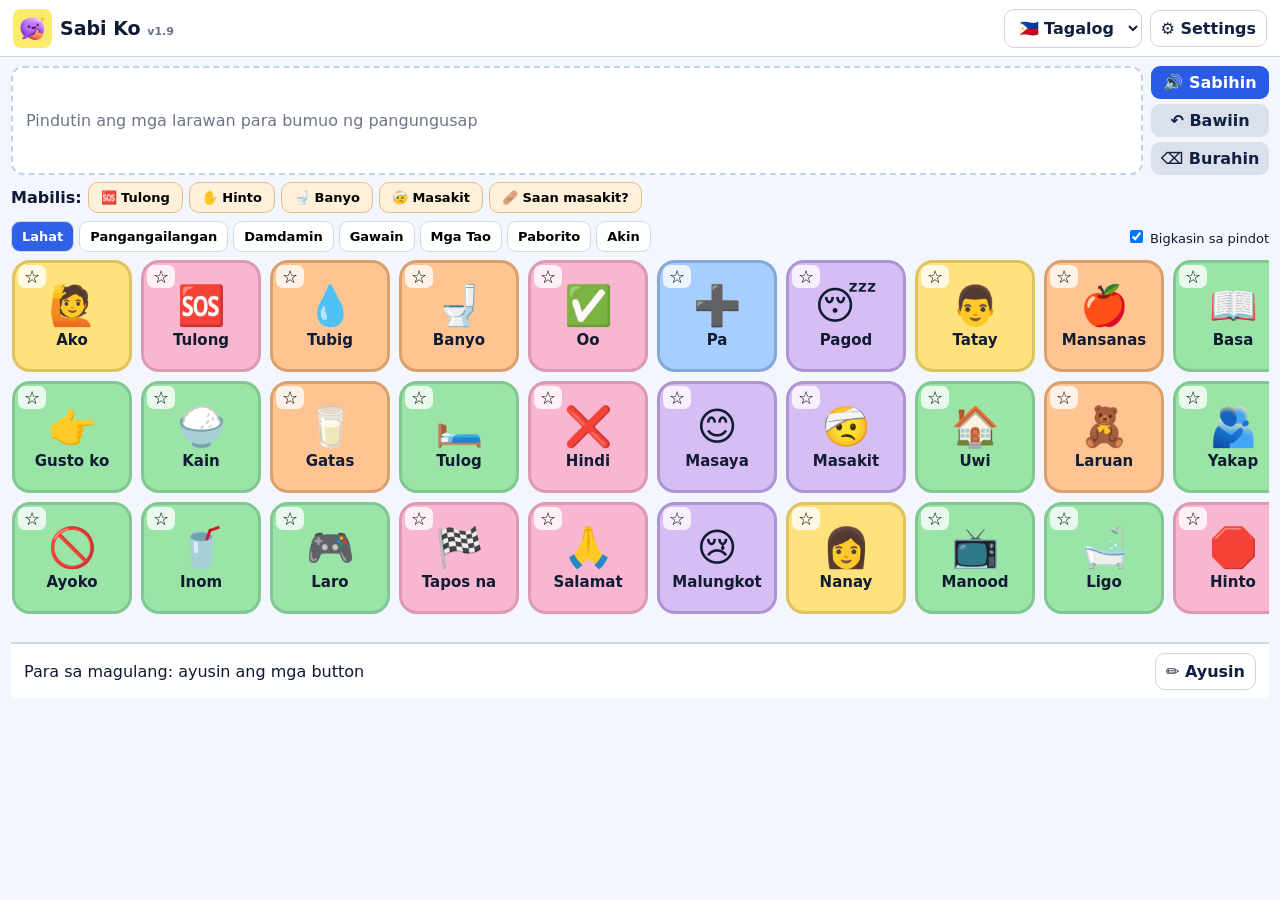
==== docs/index.html @ 0dee873d "Update index.html" ====
<!doctype html><html lang="fil"><head><meta charset="utf-8"><meta name="viewport" content="width=device-width,initial-scale=1,viewport-fit=cover"><title>Sabi Ko v1.9 — Interactive Preview</title><style>
*{box-sizing:border-box}body{font-family:system-ui,-apple-system,'Segoe UI',sans-serif;background:#f3f6fc;color:#0e1934;margin:0}button,input,select{font:inherit}button{cursor:pointer}button:focus-visible,input:focus-visible,select:focus-visible{outline:3px solid #2563eb;outline-offset:2px}header{height:57px;background:white;border-bottom:1px solid #cbd5e1;display:flex;align-items:center;justify-content:space-between;gap:10px;padding:7px 13px}header .brand{display:flex;align-items:center;gap:8px;font-size:19px;font-weight:800}header img{height:39px;width:39px;border-radius:8px}header .right{display:flex;gap:8px;align-items:center}select,header button,.footer button{border:1px solid #cbd5e1;border-radius:10px;background:white;padding:8px 10px;font-weight:700;color:#10203e}main{max-width:1900px;margin:auto;padding:9px 11px 0}.sentence-row{display:flex;gap:8px}.sentence{flex:1;min-height:80px;background:white;border:2px dashed #c5d1ec;border-radius:12px;padding:10px 13px;display:flex;flex-wrap:wrap;gap:6px;align-items:center}.hint{color:#6c7585}.chip{border:1px solid #b8c8e8;background:#eaf0ff;border-radius:10px;padding:7px 10px;font-weight:700}.controls{display:flex;flex-direction:column;gap:5px;min-width:118px}.controls button{flex:1;border:0;border-radius:9px;background:#dae1ed;color:#10203e;font-weight:800;padding:7px}.controls .primary,.primary{background:#295be8;color:white;border:0}.suggestions{display:flex;align-items:center;gap:6px;flex-wrap:wrap;margin:8px 0;min-height:0}.suggestions:empty{display:none}.suggestions button,.pill{border:1px solid #b8c9ed;border-radius:999px;padding:5px 11px;background:#eaf0ff;font-weight:700}.toolbar{display:flex;align-items:center;justify-content:space-between;gap:8px;margin:8px 0;flex-wrap:wrap}.cats{display:flex;gap:5px;flex-wrap:wrap}.cats button{border:1px solid #cfdae8;background:white;border-radius:9px;padding:7px 10px;font-size:13px;font-weight:700}.cats button.active{background:#2f60e7;color:white}.quick{display:flex;gap:6px;align-items:center;flex-wrap:wrap;margin:7px 0}.quick button{border:1px solid #e2bf91;background:#fff0d9;border-radius:10px;font-size:13px;font-weight:800;padding:7px 12px}.board-scroll{overflow-x:auto;overflow-y:hidden;padding:0 1px 12px;scrollbar-color:#849cce #dbe5f4;scrollbar-width:auto}.board-scroll::-webkit-scrollbar{height:13px}.board-scroll::-webkit-scrollbar-thumb{background:#8da5d4;border-radius:9px}.board-scroll::-webkit-scrollbar-track{background:#dbe5f4;border-radius:9px}.grid{display:grid;grid-auto-flow:column;grid-template-rows:repeat(3,112px);grid-auto-columns:120px;width:max-content;min-width:100%;gap:9px}.tile{position:relative;border:3px solid #80c791;background:#9be4a8;border-radius:18px;display:flex;align-items:center;justify-content:center;flex-direction:column;gap:3px;font-weight:800;color:#111b32;min-width:0;padding:6px;touch-action:manipulation}.tile .emoji{font-size:39px;line-height:1.16}.tile img{width:55px;height:55px;object-fit:cover;border-radius:9px}.tile .name{font-size:15px;text-align:center;overflow-wrap:anywhere}.tile[data-kind="person"]{background:#ffe27d;border-color:#dec35e}.tile[data-kind="thing"]{background:#ffc492;border-color:#daa16f}.tile[data-kind="feeling"]{background:#d6bdf3;border-color:#ad94d5}.tile[data-kind="general"]{background:#f8b6d0;border-color:#dc99b6}.tile[data-kind="connector"]{background:#a6ceff;border-color:#82a9d7}.tile:active{transform:scale(.96)}.delete{position:absolute;right:-6px;top:-7px;border-radius:50%;border:2px solid white;background:#d5242a;color:white;width:30px;height:30px;font-weight:900;z-index:1;font-size:18px}.fav{position:absolute;left:3px;top:2px;border:0;border-radius:7px;background:#ffffffc9;font-size:18px}.footer{position:sticky;bottom:0;background:#fff;border-top:2px solid #ccd7e8;display:flex;justify-content:space-between;align-items:center;gap:9px;padding:9px 13px;min-height:56px}.editor{display:none;align-items:center;gap:7px;flex-wrap:wrap;border-top:1px solid #ced7ea;padding:8px;background:white}.editor input,.editor select{border:1px solid #bac9de;padding:9px;border-radius:8px;min-width:0}.editor input[type=text]{flex:1;min-width:150px}.editor button{padding:9px 12px;border-radius:8px;border:1px solid #c8d3e6;background:white;font-weight:700}.editor .primary{background:#2b5de9;color:white}body.editing .editor{display:flex}body.editing .tile .fav{display:none}#status{font-size:12px;color:#5e6d88;padding:3px 5px;min-height:16px}dialog{border:1px solid #b7c9e8;border-radius:16px;padding:18px;width:min(95vw,520px);max-height:90vh;overflow:auto;color:#12203e}dialog::backdrop{background:#14234282}dialog h2{margin-top:0}dialog label{display:block;margin:10px 0;font-weight:700}dialog input:not([type=checkbox]),dialog select{width:100%;padding:9px;border-radius:9px;border:1px solid #c6d0e0}dialog button{border:1px solid #c8d2e1;background:#fff;border-radius:9px;padding:9px 12px;font-weight:700;margin:3px}dialog .primary{background:#285ce9;color:white}.danger{background:#fff2f2;border:1px solid #f1a4a4;border-radius:12px;padding:12px;margin-top:12px}.small{color:#65718b;font-size:12px}.pain{display:flex;flex-wrap:wrap;gap:6px;margin:5px 0}.pain button{border:1px solid #b79add;background:#e3d4fa;border-radius:9px;padding:7px 10px;font-weight:700}.hidden{display:none!important}@media(orientation:landscape) and (max-height:700px){header{height:46px}header img{height:30px;width:30px}.sentence{min-height:66px}.grid{grid-template-rows:repeat(3,minmax(76px,calc((100dvh - 274px)/3)));grid-auto-columns:clamp(87px,10.2vw,124px);gap:7px}.tile .emoji{font-size:clamp(23px,4.5vh,38px)}.tile .name{font-size:clamp(11px,2.3vh,15px)}.quick{margin:5px 0}.quick button{padding:5px 8px}.toolbar{margin:5px 0}.cats button{padding:5px 7px}.footer{min-height:45px;padding:6px 12px}}@media(max-width:600px){header .brand{font-size:16px}.grid{grid-auto-columns:104px;grid-template-rows:repeat(3,100px)}.tile .emoji{font-size:32px}.tile .name{font-size:13px}.controls{min-width:95px}.footer{font-size:12px}} 
/* Responsive portrait mode: natural vertical scrolling, no clipped word cards. */
@media (orientation:portrait){
  header{height:auto;min-height:55px;flex-wrap:wrap;padding:8px 10px}
  header .right{margin-left:auto;flex-wrap:wrap;justify-content:flex-end}
  main{padding:9px 9px 8px}
  .sentence-row{flex-direction:column;gap:7px}
  .sentence{min-height:76px;flex:auto}
  .controls{flex-direction:row;min-width:0;width:100%}
  .controls button{min-height:42px;flex:1}
  .toolbar{align-items:flex-start}
  .cats{flex-wrap:nowrap;overflow-x:auto;max-width:100%;padding:2px 1px 7px;-webkit-overflow-scrolling:touch}
  .cats button{flex:0 0 auto;white-space:nowrap}
  .quick{flex-wrap:nowrap;overflow-x:auto;padding:2px 1px 8px;-webkit-overflow-scrolling:touch}
  .quick button{white-space:nowrap;flex-shrink:0}
  .board-scroll{overflow-x:visible;overflow-y:visible;padding:0 1px 12px}
  .grid{display:grid;grid-auto-flow:row;grid-template-rows:none;grid-auto-rows:minmax(105px,auto);grid-template-columns:repeat(3,minmax(0,1fr));grid-auto-columns:auto;width:100%;min-width:0;gap:8px}
  .tile{min-height:105px;overflow-wrap:anywhere;padding:8px 3px}
  .tile .emoji{font-size:clamp(29px,7vw,44px)}
  .tile .name{font-size:clamp(12px,3vw,16px)}
  .tile img{width:clamp(43px,11vw,62px);height:clamp(43px,11vw,62px)}
  .footer{position:sticky;bottom:0;z-index:4;padding:8px;flex-wrap:wrap}
  .editor{position:sticky;bottom:55px;z-index:5;max-height:38vh;overflow-y:auto}
  .editor input[type=text]{min-width:125px}
}
@media (orientation:portrait) and (min-width:650px){
  .grid{grid-template-columns:repeat(4,minmax(0,1fr));grid-auto-rows:minmax(130px,auto);gap:12px}
  .tile{min-height:130px}
  .tile .name{font-size:18px}
}
@media (orientation:portrait) and (max-width:370px){
  header .brand{font-size:15px}
  header img{height:33px;width:33px}
  header .right{gap:4px}
  header .right select,header .right button{padding:6px;font-size:12px}
  .grid{grid-template-columns:repeat(2,minmax(0,1fr));grid-auto-rows:minmax(117px,auto)}
  .tile{min-height:117px}
  .footer{font-size:11px}
}
</style></head><body>
<header><div class="brand"><img src="[data-uri]" alt="Sabi Ko original logo"><span>Sabi Ko <small style="font-size:11px;color:#64748b">v1.9</small></span></div><div class="right"><select id="lang" aria-label="Language"><option value="tl">🇵🇭 Tagalog</option><option value="en">🇺🇸 English</option></select><button id="parentOpen">⚙ <span data-t="settings">Settings</span></button></div></header>
<main><div class="sentence-row"><div class="sentence" id="sentence"></div><div class="controls"><button class="primary" id="speak">🔊 <span data-t="speak">Sabihin</span></button><button id="undo">↶ <span data-t="undo">Bawiin</span></button><button id="clear">⌫ <span data-t="clear">Burahin</span></button></div></div><div id="suggestions" class="suggestions"></div><div class="quick"><b data-t="quick">Mabilis:</b><button data-quick="help">🆘 <span data-t="help">Tulong</span></button><button data-quick="stop">✋ <span data-t="stop">Hinto</span></button><button data-quick="toilet">🚽 <span data-t="toilet">Banyo</span></button><button data-quick="pain">🤕 <span data-t="pain">Masakit</span></button><button id="painOpen">🩹 <span data-t="where">Saan masakit?</span></button></div><div id="painPanel" class="pain hidden"></div><div class="toolbar"><nav id="cats" class="cats"></nav><label style="font-size:13px"><input type="checkbox" id="auto" checked> <span data-t="auto">Bigkasin sa pindot</span></label></div><div class="board-scroll"><div class="grid" id="grid"></div></div><div id="status" role="status"></div><div class="editor" id="editor"><button id="choosePhoto" title="Photo">🖼️</button><input type="file" id="file" accept="image/*" hidden><button id="chooseEmoji" title="Emoji">😀</button><input id="wordTL" type="text" placeholder="Salita (Tagalog)" maxlength="55"><input id="wordEN" type="text" placeholder="Word (English)" maxlength="55"><select id="catAdd"><option value="All">All</option><option value="Needs">Needs</option><option value="Feelings">Feelings</option><option value="Actions">Actions</option><option value="People">People</option></select><button id="record">🎙 <span data-t="record">Record</span></button><button id="add" class="primary" data-t="add">Idagdag</button><span id="editHint" class="small"></span></div><footer class="footer"><span id="footLabel" data-t="parentHint">Para sa magulang: ayusin ang mga button</span><button id="editToggle" data-t="edit">✏️ Ayusin</button></footer></main>
<dialog id="settingsDialog"><h2 data-t="parent">Para sa magulang</h2><p class="small" data-t="storage">Preview: naka-save sa browser na ito ang custom cards at settings. Huwag burahin ang browser data.</p><label><span data-t="size">Laki ng button</span><select id="size"><option value="s">Small</option><option value="m" selected>Medium</option><option value="l">Large</option></select></label><label><span data-t="voice">Pumili ng boses</span><select id="voiceChoice"><option value="auto">Automatic</option></select></label><button type="button" id="testVoice" data-t="testVoice">🔊 Subukan ang boses</button><p class="small" id="voiceHint"></p><label><span data-t="speed">Bilis ng boses</span><input type="range" id="speed" min="0.65" max="1.3" step="0.05" value="0.9"></label><label><span data-t="pin">Parent PIN (optional)</span><input type="password" id="pin" inputmode="numeric" placeholder="4 digits" maxlength="4"></label><button id="savePin" data-t="savePin">Save PIN</button><div><button id="export" data-t="backup">⬇ Export Backup</button><button id="importBtn" data-t="restore">⬆ Restore Backup</button><input id="importFile" hidden type="file" accept="application/json,.json"></div><p class="small" data-t="recordInfo">Sa Edit Mode, maaaring mag-record ng sariling boses at maglagay ng larawan o emoji.</p><div class="danger"><b data-t="privacy">Privacy</b><p class="small" data-t="privacyInfo">Ang recordings at pictures ay hindi ina-upload sa server. Local preview lamang.</p></div><button id="closeSettings" class="primary" data-t="done">Tapos</button></dialog>
<script>
const $=id=>document.getElementById(id);const I={tl:{settings:'Settings',speak:'Sabihin',undo:'Bawiin',clear:'Burahin',quick:'Mabilis:',help:'Tulong',stop:'Hinto',toilet:'Banyo',pain:'Masakit',where:'Saan masakit?',auto:'Bigkasin sa pindot',record:'Record',add:'Idagdag',parentHint:'Para sa magulang: ayusin ang mga button',edit:'✏️ Ayusin',done:'✓ Tapos',parent:'Para sa magulang',storage:'Preview: naka-save sa browser na ito ang custom cards at settings. Huwag burahin ang browser data.',size:'Laki ng button',speed:'Bilis ng boses',voice:'Pumili ng boses',testVoice:'🔊 Subukan ang boses',autoVoice:'Automatic (pinakamalapit na boses)',noVoice:'Walang available na browser voice. Tingnan ang Text-to-Speech settings ng device.',voiceHelp:'Available na boses mula sa browser at device.',pin:'Parent PIN (optional)',savePin:'I-save ang PIN',backup:'⬇ I-save ang backup',restore:'⬆ Ibalik ang backup',recordInfo:'Sa Edit Mode, maaaring mag-record ng sariling boses at maglagay ng larawan o emoji.',privacy:'Privacy',privacyInfo:'Hindi ina-upload ang recordings at pictures. Local preview lamang.',placeholder:'Pindutin ang mga larawan para bumuo ng pangungusap',confirm:'Burahin ang button na ito?',suggest:'Maaaring kasunod:',empty:'Pumili muna ng salita.',pinAsk:'Ilagay ang Parent PIN:',pinBad:'Maling PIN.',saved:'Na-save ang pagbabago.',nameRequired:'Maglagay ng Tagalog o English na salita.',deleted:'Natanggal ang button.',recording:'Nagre-record… pindutin ulit para tumigil.',recordDone:'Na-save ang recording para sa bagong button.',recordFail:'Hindi available ang microphone; payagan ang mic sa browser.',restoreDone:'Naibalik ang backup.',badBackup:'Hindi valid ang backup.',fav:'Paborito'},en:{settings:'Settings',speak:'Speak',undo:'Undo',clear:'Clear',quick:'Quick words:',help:'Help',stop:'Stop',toilet:'Bathroom',pain:'It hurts',where:'Where does it hurt?',auto:'Speak on tap',record:'Record',add:'Add',parentHint:'For parents: customize the buttons',edit:'✏️ Edit',done:'✓ Done',parent:'For Parents',storage:'Preview: custom cards and settings are stored in this browser. Do not clear browser data.',size:'Button size',speed:'Voice speed',voice:'Select voice',testVoice:'🔊 Test voice',autoVoice:'Automatic (closest available voice)',noVoice:'No browser voices found. Check device Text-to-Speech settings.',voiceHelp:'Voices provided by your browser and device.',pin:'Parent PIN (optional)',savePin:'Save PIN',backup:'⬇ Export Backup',restore:'⬆ Restore Backup',recordInfo:'In Edit Mode, record a custom voice and add a photo or emoji.',privacy:'Privacy',privacyInfo:'Recordings and pictures are not uploaded to a server. Local preview only.',placeholder:'Tap pictures to build a sentence',confirm:'Delete this button?',suggest:'Suggested next:',empty:'Choose a word first.',pinAsk:'Enter Parent PIN:',pinBad:'Incorrect PIN.',saved:'Changes saved.',nameRequired:'Enter a Tagalog or English word.',deleted:'Button deleted.',recording:'Recording… tap again to stop.',recordDone:'Recording saved for your next button.',recordFail:'Microphone unavailable; allow microphone access in your browser.',restoreDone:'Backup restored.',badBackup:'Invalid backup file.',fav:'Favorites'}};
const catLabels={All:['Lahat','All'],Needs:['Pangangailangan','Needs'],Feelings:['Damdamin','Feelings'],Actions:['Gawain','Actions'],People:['Mga Tao','People'],Favorites:['Paborito','Favorites'],Custom:['Akin','Mine']};
const base=[['🙋','Ako','I','person'],['👉','Gusto ko','I want','action'],['🚫','Ayoko',"I don’t want",'action'],['🆘','Tulong','Help','general'],['🍚','Kain','Eat','action'],['🥤','Inom','Drink','action'],['💧','Tubig','Water','thing'],['🥛','Gatas','Milk','thing'],['🎮','Laro','Play','action'],['🚽','Banyo','Bathroom','thing'],['🛏️','Tulog','Sleep','action'],['🏁','Tapos na','Finished','general'],['✅','Oo','Yes','general'],['❌','Hindi','No','general'],['🙏','Salamat','Thank you','general'],['➕','Pa','More','connector'],['😊','Masaya','Happy','feeling'],['😢','Malungkot','Sad','feeling'],['😴','Pagod','Tired','feeling'],['🤕','Masakit','It hurts','feeling'],['👩','Nanay','Mom','person'],['👨','Tatay','Dad','person'],['🏠','Uwi','Go home','action'],['📺','Manood','Watch','action'],['🍎','Mansanas','Apple','thing'],['🧸','Laruan','Toy','thing'],['🛁','Ligo','Bath','action'],['📖','Basa','Read','action'],['🫂','Yakap','Hug','action'],['🛑','Hinto','Stop','general'],['🤒','Lagnat','Fever','feeling'],['🧑‍🏫','Guro','Teacher','person'],['🥪','Pagkain','Food','thing'],['😨','Takot','Scared','feeling'],['🌳','Labas','Outside','action']].map((x,i)=>({id:'b'+i,emoji:x[0],tl:x[1],en:x[2],kind:x[3],cat:x[3]==='feeling'?'Feelings':x[3]==='person'?'People':x[3]==='thing'?'Needs':x[3]==='action'?'Actions':'All'}));
let state={lang:'tl',category:'All',words:[],custom:[],hidden:[],favorites:[],size:'m',speed:.9,voice:'auto',pin:''};try{let old=JSON.parse(localStorage.getItem('sabiko_v19_preview')||'null');if(old)state={...state,...old,words:[]}}catch(e){};let editing=false,photo='',emoji='😀',audio='',recorder=null,recChunks=[];function persist(){try{localStorage.setItem('sabiko_v19_preview',JSON.stringify({...state,words:[]}))}catch(e){status('Local storage full. Try smaller photos or fewer recordings.')}}function t(k){return I[state.lang][k]||k}function name(c){return c[state.lang]||c.tl||c.en}function status(v){$('status').textContent=v}function populateVoices(){let el=$('voiceChoice');if(!el)return;let avail=('speechSynthesis' in window)?speechSynthesis.getVoices():[];let current=state.voice||'auto';el.replaceChildren();let a=document.createElement('option');a.value='auto';a.textContent=t('autoVoice');el.append(a);avail.forEach(v=>{let o=document.createElement('option');o.value=v.voiceURI;o.textContent=v.name+' ('+v.lang+')'+(v.localService?' • offline':'');el.append(o)});el.value=avail.some(v=>v.voiceURI===current)?current:'auto';$('voiceHint').textContent=avail.length?t('voiceHelp'):t('noVoice')}
if('speechSynthesis' in window){speechSynthesis.addEventListener?.('voiceschanged',populateVoices)}
function say(text,audioSrc){if(audioSrc){let a=new Audio(audioSrc);a.play().catch(()=>status('Audio playback unavailable'));return}if(!('speechSynthesis' in window)){status('Text-to-speech unavailable on this browser');return}speechSynthesis.cancel();let u=new SpeechSynthesisUtterance(text);u.rate=Number(state.speed);let voices=speechSynthesis.getVoices(),wanted=state.lang==='tl'?['fil','tl']:['en'];let chosen=(state.voice&&state.voice!=='auto'?voices.find(v=>v.voiceURI===state.voice):null)||voices.find(v=>wanted.some(c=>v.lang.toLowerCase().startsWith(c)));if(chosen){u.voice=chosen;u.lang=chosen.lang}else u.lang=state.lang==='tl'?'fil-PH':'en-US';speechSynthesis.speak(u)}function renderSentence(){$('sentence').innerHTML='';if(!state.words.length){let p=document.createElement('span');p.className='hint';p.textContent=t('placeholder');$('sentence').append(p)}else state.words.forEach((w,i)=>{let b=document.createElement('button');b.className='chip';b.textContent=(w[state.lang]||w.tl||w.en)+' ×';b.onclick=()=>{state.words.splice(i,1);renderSentence();renderSuggestions()};$('sentence').append(b)})}function renderSuggestions(){let box=$('suggestions');box.innerHTML='';let last=state.words.at(-1);if(!last||!['Gusto ko','I want','Masakit','It hurts'].includes(last.tl)&&!['Gusto ko','Masakit'].includes(last.tl))return;let ids=last.tl==='Masakit'?painCards:base.filter(c=>['Tubig','Kain','Laro','Yakap','Gatas'].includes(c.tl));let lab=document.createElement('small');lab.textContent=t('suggest');box.append(lab);ids.slice(0,6).forEach(c=>{let b=document.createElement('button');b.textContent=c.emoji+' '+name(c);b.onclick=()=>choose(c);box.append(b)})}function choose(c){if(editing)return;state.words.push({tl:c.tl,en:c.en});renderSentence();renderSuggestions();if($('auto').checked)say(name(c),c.recording)}
const painCards=[['🧠','Ulo','Head'],['🦷','Ngipin','Tooth'],['👂','Tainga','Ear'],['👄','Bibig','Mouth'],['🫁','Dibdib','Chest'],['🤰','Tiyan','Stomach'],['💪','Braso','Arm'],['🖐️','Kamay','Hand'],['🦵','Binti','Leg'],['🦶','Paa','Foot']].map((x,i)=>({id:'pain'+i,emoji:x[0],tl:x[1],en:x[2],kind:'feeling'}));function renderPain(){let p=$('painPanel');p.innerHTML='';painCards.forEach(c=>{let b=document.createElement('button');b.textContent=c.emoji+' '+name(c);b.onclick=()=>choose(c);p.append(b)})}function renderCats(){let nav=$('cats');nav.innerHTML='';Object.keys(catLabels).forEach(k=>{let b=document.createElement('button');b.textContent=catLabels[k][state.lang==='tl'?0:1];b.className=state.category===k?'active':'';b.onclick=()=>{state.category=k;renderCats();renderGrid()};nav.append(b)})}function renderGrid(){let grid=$('grid');grid.innerHTML='';let all=[...base,...state.custom];let sel=all.filter(c=>!state.hidden.includes(c.id)).filter(c=>state.category==='All'||(state.category==='Custom'?c.id.startsWith('c'):state.category==='Favorites'?state.favorites.includes(c.id):c.cat===state.category));let width=state.size==='s'?98:state.size==='l'?151:120,height=state.size==='s'?96:state.size==='l'?130:112;grid.style.gridAutoColumns=width+'px';grid.style.gridTemplateRows=`repeat(3, ${height}px)`;sel.forEach(c=>{let b=document.createElement('button');b.className='tile';b.dataset.kind=c.kind||'general';b.title=name(c);let sym=document.createElement(c.photo?'img':'span');if(c.photo){sym.src=c.photo;sym.alt=''}else{sym.className='emoji';sym.textContent=c.emoji||'💬'}let w=document.createElement('span');w.className='name';w.textContent=name(c);b.append(sym,w);b.onclick=()=>choose(c);if(editing){let del=document.createElement('button');del.className='delete';del.textContent='×';del.title='Delete / Hide';del.onclick=e=>{e.stopPropagation();if(!confirm(t('confirm')))return;if(c.id.startsWith('c'))state.custom=state.custom.filter(x=>x.id!==c.id);else state.hidden.push(c.id);persist();renderGrid();status(t('deleted'))};b.append(del)}else{let fav=document.createElement('button');fav.className='fav';fav.textContent=state.favorites.includes(c.id)?'★':'☆';fav.title=t('fav');fav.onclick=e=>{e.stopPropagation();state.favorites=state.favorites.includes(c.id)?state.favorites.filter(x=>x!==c.id):[...state.favorites,c.id];persist();renderGrid()};b.append(fav)}grid.append(b)});if(!sel.length){let p=document.createElement('p');p.textContent=state.lang==='tl'?'Wala pang button dito.':'No buttons here yet.';grid.append(p)}}function translate(){populateVoices();document.documentElement.lang=state.lang==='tl'?'fil':'en';document.querySelectorAll('[data-t]').forEach(e=>e.textContent=t(e.dataset.t));$('wordTL').placeholder=state.lang==='tl'?'Salita sa Tagalog':'Tagalog label';$('wordEN').placeholder=state.lang==='tl'?'Salita sa English':'English label';$('editToggle').textContent=editing?t('done'):t('edit');$('footLabel').textContent=editing?(state.lang==='tl'?'Edit Mode: alisin o magdagdag ng button':'Edit Mode: remove or add buttons'):t('parentHint');renderSentence();renderSuggestions();renderCats();renderGrid();renderPain();$('catAdd').querySelectorAll('option').forEach(o=>{o.textContent=o.value==='All'?catLabels.All[state.lang==='tl'?0:1]:catLabels[o.value]?.[state.lang==='tl'?0:1]||o.value})}function toggleEdit(){if(!editing&&state.pin){let v=prompt(t('pinAsk'));if(v!==state.pin){if(v!==null)alert(t('pinBad'));return}}editing=!editing;document.body.classList.toggle('editing',editing);translate()}
$('lang').value=state.lang;$('lang').onchange=e=>{state.lang=e.target.value;persist();translate()};$('speak').onclick=()=>state.words.length?say(state.words.map(w=>w[state.lang]||w.tl||w.en).join(' ')):status(t('empty'));$('undo').onclick=()=>{state.words.pop();renderSentence();renderSuggestions()};$('clear').onclick=()=>{state.words=[];if('speechSynthesis' in window)speechSynthesis.cancel();renderSentence();renderSuggestions()};$('editToggle').onclick=toggleEdit;document.querySelectorAll('[data-quick]').forEach(b=>b.onclick=()=>{let k=b.dataset.quick;let m={help:['🆘','Tulong','Help'],stop:['🛑','Hinto','Stop'],toilet:['🚽','Banyo','Bathroom'],pain:['🤕','Masakit','It hurts']}[k];choose({emoji:m[0],tl:m[1],en:m[2]});if(k==='pain')$('painPanel').classList.remove('hidden')});$('painOpen').onclick=()=>$('painPanel').classList.toggle('hidden');$('parentOpen').onclick=()=>{populateVoices();$('settingsDialog').showModal()};$('voiceChoice').onchange=e=>{state.voice=e.target.value;persist()};$('testVoice').onclick=()=>say(state.lang==='tl'?'Kumusta! Ito ang boses ng Sabi Ko.':'Hello! This is the Sabi Ko voice.');$('closeSettings').onclick=()=>$('settingsDialog').close();$('size').value=state.size;$('speed').value=state.speed;$('size').onchange=e=>{state.size=e.target.value;persist();renderGrid()};$('speed').onchange=e=>{state.speed=e.target.value;persist()};$('savePin').onclick=()=>{let v=$('pin').value.trim();if(v&& !/^\d{4}$/.test(v)){alert('PIN must be 4 digits');return}state.pin=v;persist();status(t('saved'));$('pin').value=''};
$('choosePhoto').onclick=()=>$('file').click();$('file').onchange=async e=>{let f=e.target.files[0];if(!f)return;let reader=new FileReader();reader.onload=()=>{photo=reader.result;$('editHint').textContent=state.lang==='tl'?'May napiling larawan':'Photo selected'};reader.readAsDataURL(f)};$('chooseEmoji').onclick=()=>{let v=prompt(state.lang==='tl'?'Ilagay ang emoji:':'Choose emoji:',emoji);if(v){emoji=v;$('chooseEmoji').textContent=v}};$('add').onclick=()=>{let tl=$('wordTL').value.trim(),en=$('wordEN').value.trim();if(!tl&&!en){alert(t('nameRequired'));return}let c={id:'c'+Date.now(),tl:tl||en,en:en||tl,emoji,photo,recording:audio,kind:'general',cat:$('catAdd').value};state.custom.push(c);persist();$('wordTL').value='';$('wordEN').value='';photo='';audio='';$('file').value='';$('editHint').textContent=t('saved');renderGrid()};$('record').onclick=async()=>{if(recorder&&recorder.state==='recording'){recorder.stop();return}try{let stream=await navigator.mediaDevices.getUserMedia({audio:true});recChunks=[];recorder=new MediaRecorder(stream);recorder.ondataavailable=e=>{if(e.data.size)recChunks.push(e.data)};recorder.onstop=()=>{let blob=new Blob(recChunks,{type:recorder.mimeType||'audio/webm'});let r=new FileReader();r.onload=()=>{audio=r.result;$('editHint').textContent=t('recordDone')};r.readAsDataURL(blob);stream.getTracks().forEach(x=>x.stop());$('record').textContent='🎙 '+t('record')};recorder.start();$('record').textContent='⏹ Stop';$('editHint').textContent=t('recording')}catch(e){alert(t('recordFail'))}};
$('export').onclick=()=>{let blob=new Blob([JSON.stringify({format:'sabiko-v19',state:{...state,words:[]}},null,2)],{type:'application/json'}),url=URL.createObjectURL(blob),a=document.createElement('a');a.href=url;a.download='Sabi-Ko-backup.json';a.click();setTimeout(()=>URL.revokeObjectURL(url),1000)};$('importBtn').onclick=()=>$('importFile').click();$('importFile').onchange=async e=>{let f=e.target.files[0];if(!f)return;try{let x=JSON.parse(await f.text());if(x.format!=='sabiko-v19'||!x.state||!Array.isArray(x.state.custom)||!Array.isArray(x.state.hidden))throw Error('Invalid');state={...state,...x.state,words:[]};persist();$('lang').value=state.lang;$('size').value=state.size;$('speed').value=state.speed;translate();status(t('restoreDone'))}catch(e){alert(t('badBackup'))}};translate();
</script></body></html>
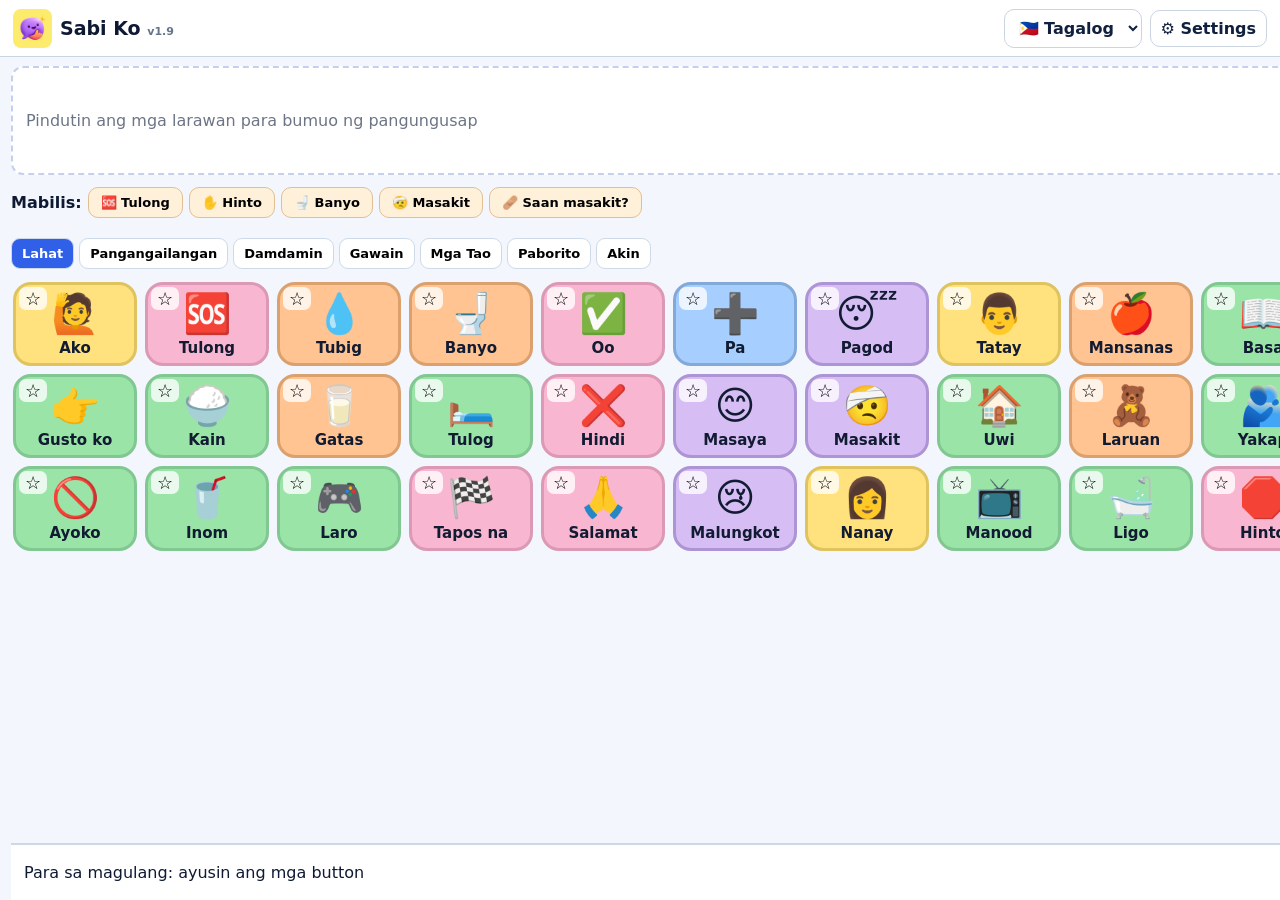
==== commit f97fa859: "Update index.html" ====
--- a/docs/index.html
+++ b/docs/index.html
@@ -38,19 +38,194 @@
   .tile{min-height:117px}
   .footer{font-size:11px}
 }
+
+/* v1.9 portrait overlap correction: fully flowing card controls and editor */
+@media (orientation: portrait) {
+  html, body { overflow-x: hidden !important; }
+  main, .board-scroll { width:100%; max-width:100%; min-width:0; }
+  .board-scroll { overflow-x: hidden !important; overflow-y: visible !important; }
+  .grid {
+    display:grid !important; grid-auto-flow:row !important;
+    grid-template-columns:repeat(2,minmax(0,1fr)) !important;
+    grid-template-rows:none !important; grid-auto-rows:auto !important;
+    width:100% !important; min-width:0 !important;
+    gap:12px !important; align-items:stretch;
+  }
+  .tile {
+    box-sizing:border-box !important;
+    width:100% !important; min-width:0 !important;
+    min-height:150px !important; height:auto !important;
+    padding:36px 7px 45px !important;
+    display:flex !important; flex-direction:column !important;
+    justify-content:center !important;
+    overflow:visible !important;
+    position:relative !important;
+    line-height:1.2;
+    word-break:normal; overflow-wrap:anywhere;
+  }
+  .tile .name{font-size:clamp(13px,3.6vw,18px) !important;max-width:100%;line-height:1.2;}
+  .tile .emoji{font-size:clamp(30px,9vw,46px) !important;line-height:1.1;}
+  .tile .voice-edit{position:absolute !important;bottom:5px !important;left:5px !important;
+      right:5px !important;width:calc(100% - 10px) !important;min-height:32px !important;
+      padding:5px 3px !important;font-size:12px !important;
+      white-space:normal !important;line-height:1.1;z-index:2;}
+  .tile .delete{right:4px !important;top:3px !important;}
+  .tile .fav{left:4px !important;top:3px !important;}
+  .editor, body.editing .editor{
+    position:static !important;bottom:auto !important;max-height:none !important;
+    overflow:visible !important; width:100%; display:none;
+  }
+  body.editing .editor{display:grid !important;grid-template-columns:repeat(2,minmax(0,1fr));gap:8px;}
+  .editor input,.editor select,.editor button{min-width:0 !important;max-width:100%;width:100%;box-sizing:border-box;}
+  .editor #wordTL,.editor #wordEN{grid-column:span 2;}
+  .footer{position:static !important;bottom:auto !important;flex-wrap:wrap;}
+  .sentence-row,.sentence,.controls,.toolbar{min-width:0;max-width:100%;}
+  .toolbar{flex-wrap:wrap;}
+  header,header .right{min-width:0;}
+}
+@media (orientation:portrait) and (min-width:650px){
+  .grid{grid-template-columns:repeat(3,minmax(0,1fr)) !important;}
+}
+
+/* v1.9 frozen layout update: header + composer/footer stay fixed, only board scrolls */
+html,body{height:100%;}
+body{min-height:100dvh;display:flex;flex-direction:column;overflow:hidden;}
+header{flex:0 0 auto;position:sticky;top:0;z-index:40;}
+main{flex:1 1 auto;min-height:0;display:flex;flex-direction:column;overflow:hidden;padding-bottom:0 !important;}
+.sentence-row,.suggestions,.quick,.pain,.toolbar,#status,.editor,.footer{flex:0 0 auto;}
+.board-scroll{flex:1 1 auto;min-height:0;}
+.footer{position:static !important;z-index:25;}
+body.editing .editor{position:static !important;z-index:26;}
+
+/* portrait: fixed top/bottom, only grid scrolls vertically, 3 columns */
+@media (orientation:portrait){
+  body{overflow:hidden !important;}
+  main{gap:6px;}
+  .sentence-row{flex-direction:column;gap:7px}
+  .sentence{min-height:72px;max-height:108px;overflow:auto}
+  .controls{flex-direction:row;min-width:0;width:100%}
+  .controls button{min-height:42px;flex:1}
+  .toolbar{align-items:flex-start}
+  .cats{flex-wrap:nowrap;overflow-x:auto;max-width:100%;padding:2px 1px 7px;-webkit-overflow-scrolling:touch}
+  .cats button{flex:0 0 auto;white-space:nowrap}
+  .quick{flex-wrap:nowrap;overflow-x:auto;padding:2px 1px 8px;-webkit-overflow-scrolling:touch}
+  .quick button{white-space:nowrap;flex-shrink:0}
+  .board-scroll{overflow-y:auto !important;overflow-x:hidden !important;padding:0 2px 8px;-webkit-overflow-scrolling:touch}
+  .grid{display:grid !important;grid-auto-flow:row !important;grid-template-columns:repeat(3,minmax(0,1fr)) !important;grid-template-rows:none !important;grid-auto-rows:minmax(108px,auto) !important;grid-auto-columns:auto !important;width:100% !important;min-width:0 !important;gap:8px !important;align-content:start;}
+  .tile{min-height:108px !important;height:auto !important;padding:8px 4px !important;overflow:hidden;}
+  .tile .emoji{font-size:clamp(28px,7vw,42px) !important}
+  .tile img{width:clamp(42px,12vw,58px) !important;height:clamp(42px,12vw,58px) !important}
+  .tile .name{font-size:clamp(12px,3.2vw,15px) !important;line-height:1.15;}
+  .delete{right:-4px;top:-5px;width:27px;height:27px;font-size:16px}
+  .fav{font-size:15px;left:2px;top:2px}
+  .editor{padding:8px 8px 10px;gap:7px;display:none;grid-template-columns:44px 44px minmax(0,1fr) minmax(0,1fr) minmax(0,1fr) auto auto;align-items:center}
+  body.editing .editor{display:grid !important}
+  .editor input,.editor select,.editor button{width:100%;min-width:0;box-sizing:border-box}
+  .editor #wordTL,.editor #wordEN{grid-column:span 2}
+  .editor #catAdd{grid-column:span 2}
+  .footer{padding:8px 10px;min-height:54px}
+}
+
+/* very narrow portrait phones: still 3 columns but slightly tighter */
+@media (orientation:portrait) and (max-width:390px){
+  .grid{gap:6px !important;grid-auto-rows:minmax(100px,auto) !important}
+  .tile{border-radius:14px !important;padding:7px 3px !important}
+  .tile .emoji{font-size:clamp(24px,7vw,34px) !important}
+  .tile .name{font-size:12px !important}
+}
+
+/* landscape: only the board scrolls horizontally, fixed top and bottom, 3 rows */
+@media (orientation:landscape){
+  body{overflow:hidden !important;}
+  main{gap:5px;}
+  .board-scroll{overflow-x:auto !important;overflow-y:hidden !important;padding:0 2px 10px;-webkit-overflow-scrolling:touch}
+  .grid{display:grid !important;grid-auto-flow:column !important;grid-template-columns:none !important;grid-template-rows:repeat(3,minmax(74px,1fr)) !important;grid-auto-columns:clamp(90px,10.5vw,124px) !important;width:max-content !important;min-width:100% !important;gap:8px !important;align-content:start;}
+}
+
+</style><style>
+.voice-edit{position:absolute;left:4px;bottom:4px;z-index:4;border:1px solid #2d62b8;background:#e4efff;color:#17427c;border-radius:9px;padding:4px 7px;font-weight:750;font-size:12px;min-height:31px;cursor:pointer}
+#voiceEditDialog{border:2px solid #aabde9;border-radius:18px;max-width:460px;width:94%;padding:18px;background:white;color:#182540;box-shadow:0 8px 34px #0004}
+#voiceEditDialog::backdrop{background:#101b38a6}
+#voiceEditDialog h3{margin:0 0 10px}
+#voiceEditDialog .voice-row{display:flex;gap:8px;flex-wrap:wrap;margin:10px 0}
+#voiceEditDialog button{padding:10px 12px;border-radius:10px;border:1px solid #a6b8d9;background:#f1f6ff;color:#112a4a;font-weight:700;cursor:pointer}
+#voiceEditDialog select{width:100%;padding:9px;border-radius:8px;border:1px solid #adbde0}
+#voiceEditDialog .primary{background:#275fe3;color:white}
+#voiceEditDialog .hintnote{font-size:13px;color:#53657b}
+</style><style id="portrait-overlap-fix">
+/* Small screens: reserve separate space for the controls rather than letting
+   the voice, delete, favorite, and word labels collide. */
+@media (orientation:portrait) {
+  html,body{max-width:100%;overflow-x:hidden}
+  header{height:auto;min-height:56px;align-items:flex-start;flex-wrap:wrap}
+  header .brand{min-width:0;max-width:100%}
+  header .right{display:flex;min-width:0;max-width:100%;flex-wrap:wrap;gap:6px}
+  header select,header button{max-width:100%;min-width:0}
+  .sentence-row,.sentence,.toolbar,.cats,.quick{min-width:0;max-width:100%}
+  .controls{display:grid;grid-template-columns:repeat(3,minmax(0,1fr));width:100%;min-width:0;gap:6px}
+  .controls button{min-width:0;white-space:normal;overflow-wrap:anywhere;padding:9px 3px;font-size:clamp(12px,3.2vw,15px)}
+  .board-scroll{width:100%;max-width:100%;overflow-x:hidden}
+  .grid{grid-template-columns:repeat(3,minmax(0,1fr));grid-auto-rows:minmax(132px,auto);gap:10px;width:100%}
+  .tile{height:auto;min-height:132px;min-width:0;padding:29px 4px 42px;justify-content:center;gap:3px;overflow:visible}
+  .tile .emoji{font-size:clamp(26px,7vw,39px);line-height:1.1;max-width:100%}
+  .tile .name{font-size:clamp(11px,3.2vw,15px);overflow-wrap:anywhere;word-break:break-word;line-height:1.15;max-width:100%}
+  .tile img{max-width:95%;width:clamp(38px,10vw,54px);height:clamp(38px,10vw,54px)}
+  .tile .fav{top:3px;left:3px;font-size:15px;padding:3px;z-index:2}
+  .tile .delete{top:2px;right:2px;width:25px;height:25px;font-size:15px}
+  .tile .voice-edit{left:4px;right:4px;bottom:4px;width:calc(100% - 8px);max-width:calc(100% - 8px);min-height:30px;font-size:11px;line-height:1.1;padding:5px 2px;white-space:normal;overflow-wrap:anywhere;text-align:center}
+  .footer{position:relative;bottom:auto;min-width:0;gap:6px}
+  .footer button{flex-shrink:0;max-width:100%}
+  .editor{position:relative;bottom:auto;max-height:none;overflow:visible;display:none}
+  body.editing .editor{display:grid;grid-template-columns:repeat(2,minmax(0,1fr));align-items:stretch}
+  body.editing .editor input,body.editing .editor select,body.editing .editor button{width:100%;min-width:0;max-width:100%;white-space:normal;overflow-wrap:anywhere}
+  body.editing .editor input[type=text]{grid-column:1/-1;min-width:0}
+}
+@media (orientation:portrait) and (max-width:390px){
+  .grid{grid-template-columns:repeat(2,minmax(0,1fr));grid-auto-rows:minmax(143px,auto)}
+  .tile{min-height:143px;padding-top:30px;padding-bottom:42px}
+}
+@media (orientation:portrait) and (min-width:700px){
+  .grid{grid-template-columns:repeat(4,minmax(0,1fr));grid-auto-rows:minmax(145px,auto)}
+  .tile{min-height:145px}
+}
 </style></head><body>
 <header><div class="brand"><img src="[data-uri]" alt="Sabi Ko original logo"><span>Sabi Ko <small style="font-size:11px;color:#64748b">v1.9</small></span></div><div class="right"><select id="lang" aria-label="Language"><option value="tl">🇵🇭 Tagalog</option><option value="en">🇺🇸 English</option></select><button id="parentOpen">⚙ <span data-t="settings">Settings</span></button></div></header>
 <main><div class="sentence-row"><div class="sentence" id="sentence"></div><div class="controls"><button class="primary" id="speak">🔊 <span data-t="speak">Sabihin</span></button><button id="undo">↶ <span data-t="undo">Bawiin</span></button><button id="clear">⌫ <span data-t="clear">Burahin</span></button></div></div><div id="suggestions" class="suggestions"></div><div class="quick"><b data-t="quick">Mabilis:</b><button data-quick="help">🆘 <span data-t="help">Tulong</span></button><button data-quick="stop">✋ <span data-t="stop">Hinto</span></button><button data-quick="toilet">🚽 <span data-t="toilet">Banyo</span></button><button data-quick="pain">🤕 <span data-t="pain">Masakit</span></button><button id="painOpen">🩹 <span data-t="where">Saan masakit?</span></button></div><div id="painPanel" class="pain hidden"></div><div class="toolbar"><nav id="cats" class="cats"></nav><label style="font-size:13px"><input type="checkbox" id="auto" checked> <span data-t="auto">Bigkasin sa pindot</span></label></div><div class="board-scroll"><div class="grid" id="grid"></div></div><div id="status" role="status"></div><div class="editor" id="editor"><button id="choosePhoto" title="Photo">🖼️</button><input type="file" id="file" accept="image/*" hidden><button id="chooseEmoji" title="Emoji">😀</button><input id="wordTL" type="text" placeholder="Salita (Tagalog)" maxlength="55"><input id="wordEN" type="text" placeholder="Word (English)" maxlength="55"><select id="catAdd"><option value="All">All</option><option value="Needs">Needs</option><option value="Feelings">Feelings</option><option value="Actions">Actions</option><option value="People">People</option></select><button id="record">🎙 <span data-t="record">Record</span></button><button id="add" class="primary" data-t="add">Idagdag</button><span id="editHint" class="small"></span></div><footer class="footer"><span id="footLabel" data-t="parentHint">Para sa magulang: ayusin ang mga button</span><button id="editToggle" data-t="edit">✏️ Ayusin</button></footer></main>
 <dialog id="settingsDialog"><h2 data-t="parent">Para sa magulang</h2><p class="small" data-t="storage">Preview: naka-save sa browser na ito ang custom cards at settings. Huwag burahin ang browser data.</p><label><span data-t="size">Laki ng button</span><select id="size"><option value="s">Small</option><option value="m" selected>Medium</option><option value="l">Large</option></select></label><label><span data-t="voice">Pumili ng boses</span><select id="voiceChoice"><option value="auto">Automatic</option></select></label><button type="button" id="testVoice" data-t="testVoice">🔊 Subukan ang boses</button><p class="small" id="voiceHint"></p><label><span data-t="speed">Bilis ng boses</span><input type="range" id="speed" min="0.65" max="1.3" step="0.05" value="0.9"></label><label><span data-t="pin">Parent PIN (optional)</span><input type="password" id="pin" inputmode="numeric" placeholder="4 digits" maxlength="4"></label><button id="savePin" data-t="savePin">Save PIN</button><div><button id="export" data-t="backup">⬇ Export Backup</button><button id="importBtn" data-t="restore">⬆ Restore Backup</button><input id="importFile" hidden type="file" accept="application/json,.json"></div><p class="small" data-t="recordInfo">Sa Edit Mode, maaaring mag-record ng sariling boses at maglagay ng larawan o emoji.</p><div class="danger"><b data-t="privacy">Privacy</b><p class="small" data-t="privacyInfo">Ang recordings at pictures ay hindi ina-upload sa server. Local preview lamang.</p></div><button id="closeSettings" class="primary" data-t="done">Tapos</button></dialog>
-<script>
+<dialog id="voiceEditDialog" aria-labelledby="voiceEditTitle">
+<h3 id="voiceEditTitle">🎙 Edit Button Voice</h3>
+<p id="voiceEditWord"></p>
+<label for="voiceEditLang" id="voiceEditLangLabel">Recording language</label>
+<select id="voiceEditLang"><option value="tl">Tagalog</option><option value="en">English</option></select>
+<p id="voiceEditState" class="hintnote" role="status"></p>
+<div class="voice-row"><button type="button" id="voiceEditRecord">🎙 Record / Stop</button><button type="button" id="voiceEditUpload">📁 Upload audio</button><input type="file" accept="audio/*" id="voiceEditFile" hidden></div>
+<div class="voice-row"><button type="button" id="voiceEditPlay">▶ Test recorded voice</button><button type="button" id="voiceEditReset">↩ Use original TTS</button></div>
+<p class="hintnote" id="voiceEditNote">A recording replaces device voice for this button only. Separate Tagalog and English recordings are supported.</p>
+<div class="voice-row" style="justify-content:flex-end"><button class="primary" type="button" id="voiceEditClose">✓ Done / Tapos</button></div>
+</dialog><script>
 const $=id=>document.getElementById(id);const I={tl:{settings:'Settings',speak:'Sabihin',undo:'Bawiin',clear:'Burahin',quick:'Mabilis:',help:'Tulong',stop:'Hinto',toilet:'Banyo',pain:'Masakit',where:'Saan masakit?',auto:'Bigkasin sa pindot',record:'Record',add:'Idagdag',parentHint:'Para sa magulang: ayusin ang mga button',edit:'✏️ Ayusin',done:'✓ Tapos',parent:'Para sa magulang',storage:'Preview: naka-save sa browser na ito ang custom cards at settings. Huwag burahin ang browser data.',size:'Laki ng button',speed:'Bilis ng boses',voice:'Pumili ng boses',testVoice:'🔊 Subukan ang boses',autoVoice:'Automatic (pinakamalapit na boses)',noVoice:'Walang available na browser voice. Tingnan ang Text-to-Speech settings ng device.',voiceHelp:'Available na boses mula sa browser at device.',pin:'Parent PIN (optional)',savePin:'I-save ang PIN',backup:'⬇ I-save ang backup',restore:'⬆ Ibalik ang backup',recordInfo:'Sa Edit Mode, maaaring mag-record ng sariling boses at maglagay ng larawan o emoji.',privacy:'Privacy',privacyInfo:'Hindi ina-upload ang recordings at pictures. Local preview lamang.',placeholder:'Pindutin ang mga larawan para bumuo ng pangungusap',confirm:'Burahin ang button na ito?',suggest:'Maaaring kasunod:',empty:'Pumili muna ng salita.',pinAsk:'Ilagay ang Parent PIN:',pinBad:'Maling PIN.',saved:'Na-save ang pagbabago.',nameRequired:'Maglagay ng Tagalog o English na salita.',deleted:'Natanggal ang button.',recording:'Nagre-record… pindutin ulit para tumigil.',recordDone:'Na-save ang recording para sa bagong button.',recordFail:'Hindi available ang microphone; payagan ang mic sa browser.',restoreDone:'Naibalik ang backup.',badBackup:'Hindi valid ang backup.',fav:'Paborito'},en:{settings:'Settings',speak:'Speak',undo:'Undo',clear:'Clear',quick:'Quick words:',help:'Help',stop:'Stop',toilet:'Bathroom',pain:'It hurts',where:'Where does it hurt?',auto:'Speak on tap',record:'Record',add:'Add',parentHint:'For parents: customize the buttons',edit:'✏️ Edit',done:'✓ Done',parent:'For Parents',storage:'Preview: custom cards and settings are stored in this browser. Do not clear browser data.',size:'Button size',speed:'Voice speed',voice:'Select voice',testVoice:'🔊 Test voice',autoVoice:'Automatic (closest available voice)',noVoice:'No browser voices found. Check device Text-to-Speech settings.',voiceHelp:'Voices provided by your browser and device.',pin:'Parent PIN (optional)',savePin:'Save PIN',backup:'⬇ Export Backup',restore:'⬆ Restore Backup',recordInfo:'In Edit Mode, record a custom voice and add a photo or emoji.',privacy:'Privacy',privacyInfo:'Recordings and pictures are not uploaded to a server. Local preview only.',placeholder:'Tap pictures to build a sentence',confirm:'Delete this button?',suggest:'Suggested next:',empty:'Choose a word first.',pinAsk:'Enter Parent PIN:',pinBad:'Incorrect PIN.',saved:'Changes saved.',nameRequired:'Enter a Tagalog or English word.',deleted:'Button deleted.',recording:'Recording… tap again to stop.',recordDone:'Recording saved for your next button.',recordFail:'Microphone unavailable; allow microphone access in your browser.',restoreDone:'Backup restored.',badBackup:'Invalid backup file.',fav:'Favorites'}};
 const catLabels={All:['Lahat','All'],Needs:['Pangangailangan','Needs'],Feelings:['Damdamin','Feelings'],Actions:['Gawain','Actions'],People:['Mga Tao','People'],Favorites:['Paborito','Favorites'],Custom:['Akin','Mine']};
 const base=[['🙋','Ako','I','person'],['👉','Gusto ko','I want','action'],['🚫','Ayoko',"I don’t want",'action'],['🆘','Tulong','Help','general'],['🍚','Kain','Eat','action'],['🥤','Inom','Drink','action'],['💧','Tubig','Water','thing'],['🥛','Gatas','Milk','thing'],['🎮','Laro','Play','action'],['🚽','Banyo','Bathroom','thing'],['🛏️','Tulog','Sleep','action'],['🏁','Tapos na','Finished','general'],['✅','Oo','Yes','general'],['❌','Hindi','No','general'],['🙏','Salamat','Thank you','general'],['➕','Pa','More','connector'],['😊','Masaya','Happy','feeling'],['😢','Malungkot','Sad','feeling'],['😴','Pagod','Tired','feeling'],['🤕','Masakit','It hurts','feeling'],['👩','Nanay','Mom','person'],['👨','Tatay','Dad','person'],['🏠','Uwi','Go home','action'],['📺','Manood','Watch','action'],['🍎','Mansanas','Apple','thing'],['🧸','Laruan','Toy','thing'],['🛁','Ligo','Bath','action'],['📖','Basa','Read','action'],['🫂','Yakap','Hug','action'],['🛑','Hinto','Stop','general'],['🤒','Lagnat','Fever','feeling'],['🧑‍🏫','Guro','Teacher','person'],['🥪','Pagkain','Food','thing'],['😨','Takot','Scared','feeling'],['🌳','Labas','Outside','action']].map((x,i)=>({id:'b'+i,emoji:x[0],tl:x[1],en:x[2],kind:x[3],cat:x[3]==='feeling'?'Feelings':x[3]==='person'?'People':x[3]==='thing'?'Needs':x[3]==='action'?'Actions':'All'}));
-let state={lang:'tl',category:'All',words:[],custom:[],hidden:[],favorites:[],size:'m',speed:.9,voice:'auto',pin:''};try{let old=JSON.parse(localStorage.getItem('sabiko_v19_preview')||'null');if(old)state={...state,...old,words:[]}}catch(e){};let editing=false,photo='',emoji='😀',audio='',recorder=null,recChunks=[];function persist(){try{localStorage.setItem('sabiko_v19_preview',JSON.stringify({...state,words:[]}))}catch(e){status('Local storage full. Try smaller photos or fewer recordings.')}}function t(k){return I[state.lang][k]||k}function name(c){return c[state.lang]||c.tl||c.en}function status(v){$('status').textContent=v}function populateVoices(){let el=$('voiceChoice');if(!el)return;let avail=('speechSynthesis' in window)?speechSynthesis.getVoices():[];let current=state.voice||'auto';el.replaceChildren();let a=document.createElement('option');a.value='auto';a.textContent=t('autoVoice');el.append(a);avail.forEach(v=>{let o=document.createElement('option');o.value=v.voiceURI;o.textContent=v.name+' ('+v.lang+')'+(v.localService?' • offline':'');el.append(o)});el.value=avail.some(v=>v.voiceURI===current)?current:'auto';$('voiceHint').textContent=avail.length?t('voiceHelp'):t('noVoice')}
+let state={lang:'tl',category:'All',words:[],custom:[],hidden:[],favorites:[],size:'m',speed:.9,voice:'auto',pin:'',voiceOverrides:{}};try{let old=JSON.parse(localStorage.getItem('sabiko_v19_preview')||'null');if(old)state={...state,...old,words:[]}}catch(e){};let editing=false,photo='',emoji='😀',audio='',recorder=null,recChunks=[];function persist(){try{localStorage.setItem('sabiko_v19_preview',JSON.stringify({...state,words:[]}))}catch(e){status('Local storage full. Try smaller photos or fewer recordings.')}}function t(k){return I[state.lang][k]||k}function name(c){return c[state.lang]||c.tl||c.en}function status(v){$('status').textContent=v}function populateVoices(){let el=$('voiceChoice');if(!el)return;let avail=('speechSynthesis' in window)?speechSynthesis.getVoices():[];let current=state.voice||'auto';el.replaceChildren();let a=document.createElement('option');a.value='auto';a.textContent=t('autoVoice');el.append(a);avail.forEach(v=>{let o=document.createElement('option');o.value=v.voiceURI;o.textContent=v.name+' ('+v.lang+')'+(v.localService?' • offline':'');el.append(o)});el.value=avail.some(v=>v.voiceURI===current)?current:'auto';$('voiceHint').textContent=avail.length?t('voiceHelp'):t('noVoice')}
 if('speechSynthesis' in window){speechSynthesis.addEventListener?.('voiceschanged',populateVoices)}
-function say(text,audioSrc){if(audioSrc){let a=new Audio(audioSrc);a.play().catch(()=>status('Audio playback unavailable'));return}if(!('speechSynthesis' in window)){status('Text-to-speech unavailable on this browser');return}speechSynthesis.cancel();let u=new SpeechSynthesisUtterance(text);u.rate=Number(state.speed);let voices=speechSynthesis.getVoices(),wanted=state.lang==='tl'?['fil','tl']:['en'];let chosen=(state.voice&&state.voice!=='auto'?voices.find(v=>v.voiceURI===state.voice):null)||voices.find(v=>wanted.some(c=>v.lang.toLowerCase().startsWith(c)));if(chosen){u.voice=chosen;u.lang=chosen.lang}else u.lang=state.lang==='tl'?'fil-PH':'en-US';speechSynthesis.speak(u)}function renderSentence(){$('sentence').innerHTML='';if(!state.words.length){let p=document.createElement('span');p.className='hint';p.textContent=t('placeholder');$('sentence').append(p)}else state.words.forEach((w,i)=>{let b=document.createElement('button');b.className='chip';b.textContent=(w[state.lang]||w.tl||w.en)+' ×';b.onclick=()=>{state.words.splice(i,1);renderSentence();renderSuggestions()};$('sentence').append(b)})}function renderSuggestions(){let box=$('suggestions');box.innerHTML='';let last=state.words.at(-1);if(!last||!['Gusto ko','I want','Masakit','It hurts'].includes(last.tl)&&!['Gusto ko','Masakit'].includes(last.tl))return;let ids=last.tl==='Masakit'?painCards:base.filter(c=>['Tubig','Kain','Laro','Yakap','Gatas'].includes(c.tl));let lab=document.createElement('small');lab.textContent=t('suggest');box.append(lab);ids.slice(0,6).forEach(c=>{let b=document.createElement('button');b.textContent=c.emoji+' '+name(c);b.onclick=()=>choose(c);box.append(b)})}function choose(c){if(editing)return;state.words.push({tl:c.tl,en:c.en});renderSentence();renderSuggestions();if($('auto').checked)say(name(c),c.recording)}
-const painCards=[['🧠','Ulo','Head'],['🦷','Ngipin','Tooth'],['👂','Tainga','Ear'],['👄','Bibig','Mouth'],['🫁','Dibdib','Chest'],['🤰','Tiyan','Stomach'],['💪','Braso','Arm'],['🖐️','Kamay','Hand'],['🦵','Binti','Leg'],['🦶','Paa','Foot']].map((x,i)=>({id:'pain'+i,emoji:x[0],tl:x[1],en:x[2],kind:'feeling'}));function renderPain(){let p=$('painPanel');p.innerHTML='';painCards.forEach(c=>{let b=document.createElement('button');b.textContent=c.emoji+' '+name(c);b.onclick=()=>choose(c);p.append(b)})}function renderCats(){let nav=$('cats');nav.innerHTML='';Object.keys(catLabels).forEach(k=>{let b=document.createElement('button');b.textContent=catLabels[k][state.lang==='tl'?0:1];b.className=state.category===k?'active':'';b.onclick=()=>{state.category=k;renderCats();renderGrid()};nav.append(b)})}function renderGrid(){let grid=$('grid');grid.innerHTML='';let all=[...base,...state.custom];let sel=all.filter(c=>!state.hidden.includes(c.id)).filter(c=>state.category==='All'||(state.category==='Custom'?c.id.startsWith('c'):state.category==='Favorites'?state.favorites.includes(c.id):c.cat===state.category));let width=state.size==='s'?98:state.size==='l'?151:120,height=state.size==='s'?96:state.size==='l'?130:112;grid.style.gridAutoColumns=width+'px';grid.style.gridTemplateRows=`repeat(3, ${height}px)`;sel.forEach(c=>{let b=document.createElement('button');b.className='tile';b.dataset.kind=c.kind||'general';b.title=name(c);let sym=document.createElement(c.photo?'img':'span');if(c.photo){sym.src=c.photo;sym.alt=''}else{sym.className='emoji';sym.textContent=c.emoji||'💬'}let w=document.createElement('span');w.className='name';w.textContent=name(c);b.append(sym,w);b.onclick=()=>choose(c);if(editing){let del=document.createElement('button');del.className='delete';del.textContent='×';del.title='Delete / Hide';del.onclick=e=>{e.stopPropagation();if(!confirm(t('confirm')))return;if(c.id.startsWith('c'))state.custom=state.custom.filter(x=>x.id!==c.id);else state.hidden.push(c.id);persist();renderGrid();status(t('deleted'))};b.append(del)}else{let fav=document.createElement('button');fav.className='fav';fav.textContent=state.favorites.includes(c.id)?'★':'☆';fav.title=t('fav');fav.onclick=e=>{e.stopPropagation();state.favorites=state.favorites.includes(c.id)?state.favorites.filter(x=>x!==c.id):[...state.favorites,c.id];persist();renderGrid()};b.append(fav)}grid.append(b)});if(!sel.length){let p=document.createElement('p');p.textContent=state.lang==='tl'?'Wala pang button dito.':'No buttons here yet.';grid.append(p)}}function translate(){populateVoices();document.documentElement.lang=state.lang==='tl'?'fil':'en';document.querySelectorAll('[data-t]').forEach(e=>e.textContent=t(e.dataset.t));$('wordTL').placeholder=state.lang==='tl'?'Salita sa Tagalog':'Tagalog label';$('wordEN').placeholder=state.lang==='tl'?'Salita sa English':'English label';$('editToggle').textContent=editing?t('done'):t('edit');$('footLabel').textContent=editing?(state.lang==='tl'?'Edit Mode: alisin o magdagdag ng button':'Edit Mode: remove or add buttons'):t('parentHint');renderSentence();renderSuggestions();renderCats();renderGrid();renderPain();$('catAdd').querySelectorAll('option').forEach(o=>{o.textContent=o.value==='All'?catLabels.All[state.lang==='tl'?0:1]:catLabels[o.value]?.[state.lang==='tl'?0:1]||o.value})}function toggleEdit(){if(!editing&&state.pin){let v=prompt(t('pinAsk'));if(v!==state.pin){if(v!==null)alert(t('pinBad'));return}}editing=!editing;document.body.classList.toggle('editing',editing);translate()}
+function say(text,audioSrc){if(audioSrc){let a=new Audio(audioSrc);a.play().catch(()=>status('Audio playback unavailable'));return}if(!('speechSynthesis' in window)){status('Text-to-speech unavailable on this browser');return}speechSynthesis.cancel();let u=new SpeechSynthesisUtterance(text);u.rate=Number(state.speed);let voices=speechSynthesis.getVoices(),wanted=state.lang==='tl'?['fil','tl']:['en'];let chosen=(state.voice&&state.voice!=='auto'?voices.find(v=>v.voiceURI===state.voice):null)||voices.find(v=>wanted.some(c=>v.lang.toLowerCase().startsWith(c)));if(chosen){u.voice=chosen;u.lang=chosen.lang}else u.lang=state.lang==='tl'?'fil-PH':'en-US';speechSynthesis.speak(u)}function renderSentence(){$('sentence').innerHTML='';if(!state.words.length){let p=document.createElement('span');p.className='hint';p.textContent=t('placeholder');$('sentence').append(p)}else state.words.forEach((w,i)=>{let b=document.createElement('button');b.className='chip';b.textContent=(w[state.lang]||w.tl||w.en)+' ×';b.onclick=()=>{state.words.splice(i,1);renderSentence();renderSuggestions()};$('sentence').append(b)})}function renderSuggestions(){let box=$('suggestions');box.innerHTML='';let last=state.words.at(-1);if(!last||!['Gusto ko','I want','Masakit','It hurts'].includes(last.tl)&&!['Gusto ko','Masakit'].includes(last.tl))return;let ids=last.tl==='Masakit'?painCards:base.filter(c=>['Tubig','Kain','Laro','Yakap','Gatas'].includes(c.tl));let lab=document.createElement('small');lab.textContent=t('suggest');box.append(lab);ids.slice(0,6).forEach(c=>{let b=document.createElement('button');b.textContent=c.emoji+' '+name(c);b.onclick=()=>choose(c);box.append(b)})}function choose(c){if(editing)return;state.words.push({tl:c.tl,en:c.en});renderSentence();renderSuggestions();if($('auto').checked)say(name(c),(state.voiceOverrides||{})[c.id]?.[state.lang]||c.recording)}
+const painCards=[['🧠','Ulo','Head'],['🦷','Ngipin','Tooth'],['👂','Tainga','Ear'],['👄','Bibig','Mouth'],['🫁','Dibdib','Chest'],['🤰','Tiyan','Stomach'],['💪','Braso','Arm'],['🖐️','Kamay','Hand'],['🦵','Binti','Leg'],['🦶','Paa','Foot']].map((x,i)=>({id:'pain'+i,emoji:x[0],tl:x[1],en:x[2],kind:'feeling'}));function renderPain(){let p=$('painPanel');p.innerHTML='';painCards.forEach(c=>{let b=document.createElement('button');b.textContent=c.emoji+' '+name(c);b.onclick=()=>choose(c);p.append(b)})}function renderCats(){let nav=$('cats');nav.innerHTML='';Object.keys(catLabels).forEach(k=>{let b=document.createElement('button');b.textContent=catLabels[k][state.lang==='tl'?0:1];b.className=state.category===k?'active':'';b.onclick=()=>{state.category=k;renderCats();renderGrid()};nav.append(b)})}function renderGrid(){let grid=$('grid');grid.innerHTML='';let all=[...base,...state.custom];let sel=all.filter(c=>!state.hidden.includes(c.id)).filter(c=>state.category==='All'||(state.category==='Custom'?c.id.startsWith('c'):state.category==='Favorites'?state.favorites.includes(c.id):c.cat===state.category));let width=state.size==='s'?98:state.size==='l'?151:120,height=state.size==='s'?96:state.size==='l'?130:112;grid.style.gridAutoColumns=width+'px';grid.style.gridTemplateRows=`repeat(3, ${height}px)`;sel.forEach(c=>{let b=document.createElement('button');b.className='tile';b.dataset.kind=c.kind||'general';b.title=name(c);let sym=document.createElement(c.photo?'img':'span');if(c.photo){sym.src=c.photo;sym.alt=''}else{sym.className='emoji';sym.textContent=c.emoji||'💬'}let w=document.createElement('span');w.className='name';w.textContent=name(c);b.append(sym,w);b.onclick=()=>choose(c);if(editing){let del=document.createElement('button');del.className='delete';del.textContent='×';del.title='Delete / Hide';del.onclick=e=>{e.stopPropagation();if(!confirm(t('confirm')))return;if(c.id.startsWith('c'))state.custom=state.custom.filter(x=>x.id!==c.id);else state.hidden.push(c.id);persist();renderGrid();status(t('deleted'))};b.append(del);let vb=document.createElement('button');vb.className='voice-edit';vb.type='button';vb.textContent='🎙 '+(state.lang==='tl'?'Boses':'Voice');vb.title=state.lang==='tl'?'I-edit ang boses ng button':'Edit button voice';vb.onclick=e=>{e.stopPropagation();openVoiceEditor(c)};b.append(vb)}else{let fav=document.createElement('button');fav.className='fav';fav.textContent=state.favorites.includes(c.id)?'★':'☆';fav.title=t('fav');fav.onclick=e=>{e.stopPropagation();state.favorites=state.favorites.includes(c.id)?state.favorites.filter(x=>x!==c.id):[...state.favorites,c.id];persist();renderGrid()};b.append(fav)}grid.append(b)});if(!sel.length){let p=document.createElement('p');p.textContent=state.lang==='tl'?'Wala pang button dito.':'No buttons here yet.';grid.append(p)}}function translate(){populateVoices();document.documentElement.lang=state.lang==='tl'?'fil':'en';document.querySelectorAll('[data-t]').forEach(e=>e.textContent=t(e.dataset.t));$('wordTL').placeholder=state.lang==='tl'?'Salita sa Tagalog':'Tagalog label';$('wordEN').placeholder=state.lang==='tl'?'Salita sa English':'English label';$('editToggle').textContent=editing?t('done'):t('edit');$('footLabel').textContent=editing?(state.lang==='tl'?'Edit Mode: alisin o magdagdag ng button':'Edit Mode: remove or add buttons'):t('parentHint');renderSentence();renderSuggestions();renderCats();renderGrid();renderPain();$('catAdd').querySelectorAll('option').forEach(o=>{o.textContent=o.value==='All'?catLabels.All[state.lang==='tl'?0:1]:catLabels[o.value]?.[state.lang==='tl'?0:1]||o.value})}function toggleEdit(){if(!editing&&state.pin){let v=prompt(t('pinAsk'));if(v!==state.pin){if(v!==null)alert(t('pinBad'));return}}editing=!editing;document.body.classList.toggle('editing',editing);translate()}
 $('lang').value=state.lang;$('lang').onchange=e=>{state.lang=e.target.value;persist();translate()};$('speak').onclick=()=>state.words.length?say(state.words.map(w=>w[state.lang]||w.tl||w.en).join(' ')):status(t('empty'));$('undo').onclick=()=>{state.words.pop();renderSentence();renderSuggestions()};$('clear').onclick=()=>{state.words=[];if('speechSynthesis' in window)speechSynthesis.cancel();renderSentence();renderSuggestions()};$('editToggle').onclick=toggleEdit;document.querySelectorAll('[data-quick]').forEach(b=>b.onclick=()=>{let k=b.dataset.quick;let m={help:['🆘','Tulong','Help'],stop:['🛑','Hinto','Stop'],toilet:['🚽','Banyo','Bathroom'],pain:['🤕','Masakit','It hurts']}[k];choose({emoji:m[0],tl:m[1],en:m[2]});if(k==='pain')$('painPanel').classList.remove('hidden')});$('painOpen').onclick=()=>$('painPanel').classList.toggle('hidden');$('parentOpen').onclick=()=>{populateVoices();$('settingsDialog').showModal()};$('voiceChoice').onchange=e=>{state.voice=e.target.value;persist()};$('testVoice').onclick=()=>say(state.lang==='tl'?'Kumusta! Ito ang boses ng Sabi Ko.':'Hello! This is the Sabi Ko voice.');$('closeSettings').onclick=()=>$('settingsDialog').close();$('size').value=state.size;$('speed').value=state.speed;$('size').onchange=e=>{state.size=e.target.value;persist();renderGrid()};$('speed').onchange=e=>{state.speed=e.target.value;persist()};$('savePin').onclick=()=>{let v=$('pin').value.trim();if(v&& !/^\d{4}$/.test(v)){alert('PIN must be 4 digits');return}state.pin=v;persist();status(t('saved'));$('pin').value=''};
 $('choosePhoto').onclick=()=>$('file').click();$('file').onchange=async e=>{let f=e.target.files[0];if(!f)return;let reader=new FileReader();reader.onload=()=>{photo=reader.result;$('editHint').textContent=state.lang==='tl'?'May napiling larawan':'Photo selected'};reader.readAsDataURL(f)};$('chooseEmoji').onclick=()=>{let v=prompt(state.lang==='tl'?'Ilagay ang emoji:':'Choose emoji:',emoji);if(v){emoji=v;$('chooseEmoji').textContent=v}};$('add').onclick=()=>{let tl=$('wordTL').value.trim(),en=$('wordEN').value.trim();if(!tl&&!en){alert(t('nameRequired'));return}let c={id:'c'+Date.now(),tl:tl||en,en:en||tl,emoji,photo,recording:audio,kind:'general',cat:$('catAdd').value};state.custom.push(c);persist();$('wordTL').value='';$('wordEN').value='';photo='';audio='';$('file').value='';$('editHint').textContent=t('saved');renderGrid()};$('record').onclick=async()=>{if(recorder&&recorder.state==='recording'){recorder.stop();return}try{let stream=await navigator.mediaDevices.getUserMedia({audio:true});recChunks=[];recorder=new MediaRecorder(stream);recorder.ondataavailable=e=>{if(e.data.size)recChunks.push(e.data)};recorder.onstop=()=>{let blob=new Blob(recChunks,{type:recorder.mimeType||'audio/webm'});let r=new FileReader();r.onload=()=>{audio=r.result;$('editHint').textContent=t('recordDone')};r.readAsDataURL(blob);stream.getTracks().forEach(x=>x.stop());$('record').textContent='🎙 '+t('record')};recorder.start();$('record').textContent='⏹ Stop';$('editHint').textContent=t('recording')}catch(e){alert(t('recordFail'))}};
-$('export').onclick=()=>{let blob=new Blob([JSON.stringify({format:'sabiko-v19',state:{...state,words:[]}},null,2)],{type:'application/json'}),url=URL.createObjectURL(blob),a=document.createElement('a');a.href=url;a.download='Sabi-Ko-backup.json';a.click();setTimeout(()=>URL.revokeObjectURL(url),1000)};$('importBtn').onclick=()=>$('importFile').click();$('importFile').onchange=async e=>{let f=e.target.files[0];if(!f)return;try{let x=JSON.parse(await f.text());if(x.format!=='sabiko-v19'||!x.state||!Array.isArray(x.state.custom)||!Array.isArray(x.state.hidden))throw Error('Invalid');state={...state,...x.state,words:[]};persist();$('lang').value=state.lang;$('size').value=state.size;$('speed').value=state.speed;translate();status(t('restoreDone'))}catch(e){alert(t('badBackup'))}};translate();
+$('export').onclick=()=>{let blob=new Blob([JSON.stringify({format:'sabiko-v19',state:{...state,words:[]}},null,2)],{type:'application/json'}),url=URL.createObjectURL(blob),a=document.createElement('a');a.href=url;a.download='Sabi-Ko-backup.json';a.click();setTimeout(()=>URL.revokeObjectURL(url),1000)};$('importBtn').onclick=()=>$('importFile').click();$('importFile').onchange=async e=>{let f=e.target.files[0];if(!f)return;try{let x=JSON.parse(await f.text());if(x.format!=='sabiko-v19'||!x.state||!Array.isArray(x.state.custom)||!Array.isArray(x.state.hidden))throw Error('Invalid');state={...state,...x.state,words:[]};persist();$('lang').value=state.lang;$('size').value=state.size;$('speed').value=state.speed;translate();status(t('restoreDone'))}catch(e){alert(t('badBackup'))}};
+// Per-button bilingual voice overrides. Audio is stored in this browser's local storage.
+let voiceEditingCard=null,voiceEditRecorder=null,voiceEditChunks=[];
+const voiceEditorText=(tl,en)=>state.lang==='tl'?tl:en;
+function getRecordedVoice(){if(!voiceEditingCard)return null;return (state.voiceOverrides||{})[voiceEditingCard.id]?.[$('voiceEditLang').value]||null}
+function updateVoiceEditor(){let recording=getRecordedVoice();$('voiceEditState').textContent=recording?voiceEditorText('May naka-save na sariling recording para sa wikang ito.','A custom recording is saved for this language.'):voiceEditorText('Walang sariling recording. Gagamit ng napiling device voice.','No recording. Selected device voice will be used.');$('voiceEditPlay').disabled=!recording;$('voiceEditReset').disabled=!recording}
+function openVoiceEditor(c){voiceEditingCard=c;$('voiceEditWord').textContent=(c.emoji||'🔊')+' '+name(c);$('voiceEditLang').value=state.lang;$('voiceEditTitle').textContent=voiceEditorText('🎙 I-edit ang boses','🎙 Edit button voice');$('voiceEditLangLabel').textContent=voiceEditorText('Wika ng recording','Recording language');$('voiceEditNote').textContent=voiceEditorText('Papalitan ng recording ang device voice para sa button na ito lamang. May hiwalay na Tagalog at English.','The recording replaces device voice only for this button. Tagalog and English are separate.');$('voiceEditClose').textContent=voiceEditorText('✓ Tapos','✓ Done');updateVoiceEditor();$('voiceEditDialog').showModal()}
+$('voiceEditLang').onchange=updateVoiceEditor;
+$('voiceEditClose').onclick=()=>{if(voiceEditRecorder&&voiceEditRecorder.state==='recording'){voiceEditRecorder.stop()}$('voiceEditDialog').close()};
+function setRecordedVoice(data){if(!voiceEditingCard)return;state.voiceOverrides=state.voiceOverrides||{};state.voiceOverrides[voiceEditingCard.id]=state.voiceOverrides[voiceEditingCard.id]||{};state.voiceOverrides[voiceEditingCard.id][$('voiceEditLang').value]=data;persist();updateVoiceEditor()}
+$('voiceEditPlay').onclick=()=>{let r=getRecordedVoice();if(r)say('',r)};
+$('voiceEditReset').onclick=()=>{if(!voiceEditingCard)return;if(!confirm(voiceEditorText('Gamitin ulit ang device voice para sa button na ito?','Restore device voice for this button?')))return;setRecordedVoice(null)};
+$('voiceEditUpload').onclick=()=>$('voiceEditFile').click();
+$('voiceEditFile').onchange=e=>{let f=e.target.files&&e.target.files[0];if(!f)return;if(!f.type.startsWith('audio/')){alert('Select an audio file');return}if(f.size>1800000){alert(voiceEditorText('Masyadong malaki ang audio. Pumili ng file na mas mababa sa 1.8 MB.','Audio too large. Please use a file under 1.8 MB.'));return}let reader=new FileReader();reader.onload=()=>{setRecordedVoice(reader.result);$('voiceEditFile').value=''};reader.readAsDataURL(f)};
+$('voiceEditRecord').onclick=async()=>{if(voiceEditRecorder&&voiceEditRecorder.state==='recording'){voiceEditRecorder.stop();return}try{const stream=await navigator.mediaDevices.getUserMedia({audio:true});const id=voiceEditingCard.id,language=$('voiceEditLang').value;voiceEditChunks=[];voiceEditRecorder=new MediaRecorder(stream);voiceEditRecorder.ondataavailable=e=>{if(e.data.size)voiceEditChunks.push(e.data)};voiceEditRecorder.onstop=()=>{stream.getTracks().forEach(x=>x.stop());$('voiceEditRecord').textContent='🎙 '+voiceEditorText('Mag-record','Record');const blob=new Blob(voiceEditChunks,{type:voiceEditRecorder.mimeType||'audio/webm'});if(blob.size>1800000){alert('Recording too long. Try a shorter recording.');return}const r=new FileReader();r.onload=()=>{if(voiceEditingCard&&voiceEditingCard.id===id){state.voiceOverrides=state.voiceOverrides||{};state.voiceOverrides[id]=state.voiceOverrides[id]||{};state.voiceOverrides[id][language]=r.result;persist();updateVoiceEditor()}};r.readAsDataURL(blob)};voiceEditRecorder.start();$('voiceEditRecord').textContent=voiceEditorText('⏹ Itigil','⏹ Stop')}catch(e){alert(voiceEditorText('Hindi ma-access ang microphone. Kailangan ng HTTPS at microphone permission.','Microphone unavailable. Allow access on HTTPS.'))}};
+translate();
 </script></body></html>
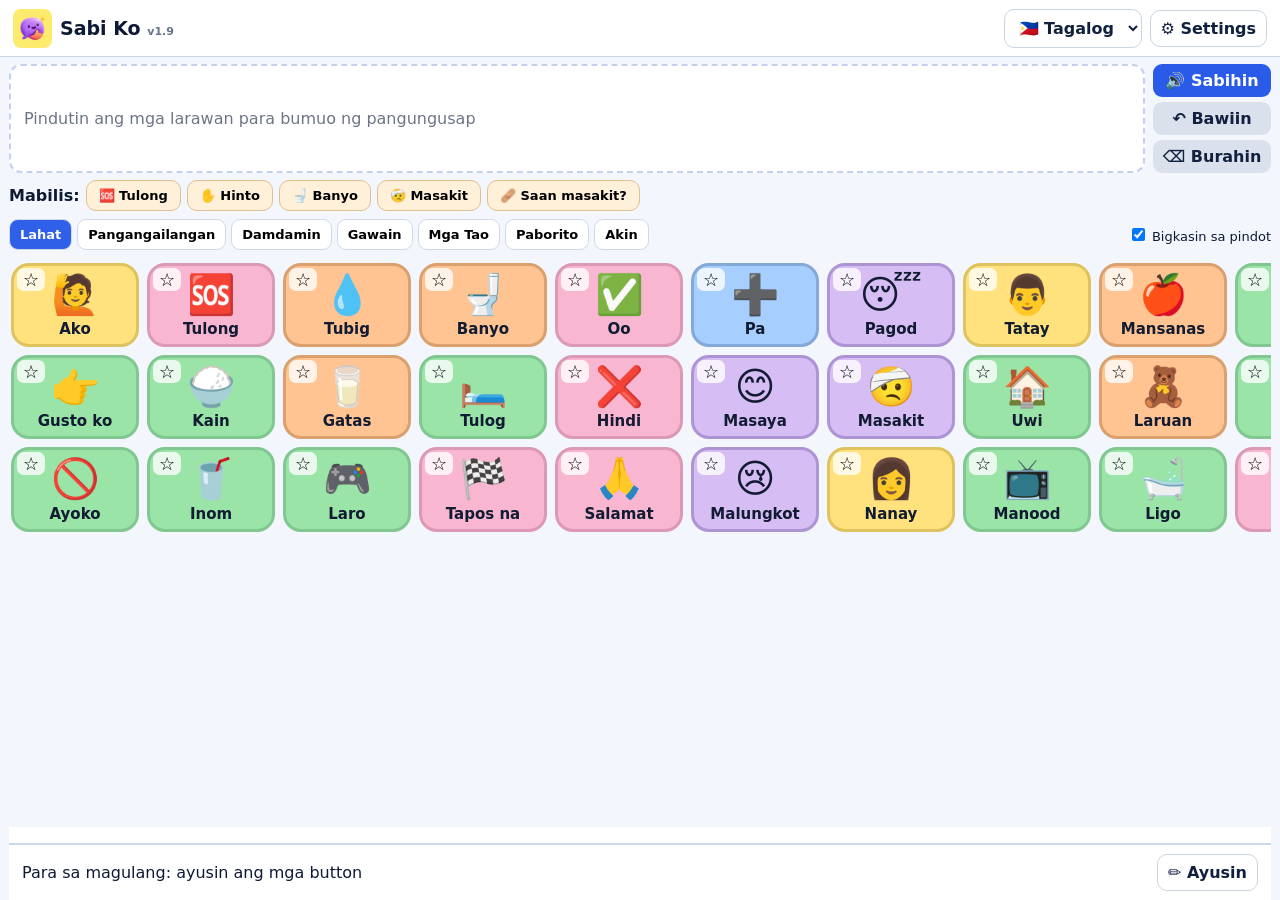
==== commit 01a4c555: "Update index.html" ====
--- a/docs/index.html
+++ b/docs/index.html
@@ -188,9 +188,48 @@
   .grid{grid-template-columns:repeat(4,minmax(0,1fr));grid-auto-rows:minmax(145px,auto)}
   .tile{min-height:145px}
 }
+
+
+/* v1.9 structural scroll fix: separate fixed shell from scrollable words */
+html{height:100%;overflow:hidden}
+body{height:100vh;height:100dvh;min-height:0!important;overflow:hidden!important;display:flex!important;flex-direction:column!important;margin:0}
+header{flex:none!important;position:relative!important;z-index:3}
+main{width:100%!important;max-width:1900px!important;min-height:0!important;max-height:none!important;height:auto!important;flex:1 1 0!important;display:grid!important;grid-template-rows:auto minmax(0,1fr) auto!important;gap:0!important;overflow:hidden!important;padding:0 9px!important}
+.top-static{min-height:0;max-height:45dvh;overflow-y:auto;overflow-x:hidden;padding-top:7px;overscroll-behavior:contain;scrollbar-width:thin}
+.bottom-static{min-height:0;max-height:37dvh;overflow-y:auto;overflow-x:hidden;display:flex;flex-direction:column;scrollbar-width:thin;z-index:3;background:#fff}
+.board-scroll{min-height:0!important;min-width:0!important;max-height:100%!important;overscroll-behavior:contain;scrollbar-width:thin;align-self:stretch}
+.footer{flex:none!important;position:relative!important;bottom:auto!important;margin-top:auto!important}
+.editor{flex:none!important;position:relative!important;bottom:auto!important}
+#status{flex:none!important}
+@media (orientation:portrait){
+ .board-scroll{overflow-y:auto!important;overflow-x:hidden!important;-webkit-overflow-scrolling:touch;padding:6px 2px 10px!important}
+ .grid{display:grid!important;grid-auto-flow:row!important;grid-template-columns:repeat(3,minmax(0,1fr))!important;grid-template-rows:none!important;grid-auto-rows:minmax(132px,auto)!important;grid-auto-columns:auto!important;gap:8px!important;width:100%!important;min-width:0!important}
+ .tile{height:auto!important;min-height:132px!important;width:100%!important;min-width:0!important;position:relative!important;box-sizing:border-box!important;padding:25px 4px 42px!important;overflow:hidden!important;border-radius:14px!important}
+ .tile .emoji{font-size:clamp(24px,7vw,38px)!important}
+ .tile .name{font-size:clamp(11px,3vw,15px)!important;line-height:1.15!important}
+ .tile .voice-edit{position:absolute!important;bottom:5px!important;left:4px!important;right:4px!important;width:calc(100% - 8px)!important;max-width:calc(100% - 8px)!important;min-height:30px!important;padding:3px 2px!important;font-size:11px!important;line-height:1.1!important;z-index:2!important}
+ .tile .delete{top:2px!important;right:2px!important;width:25px!important;height:25px!important}
+ .tile .fav{top:2px!important;left:2px!important}
+ .top-static{max-height:42dvh}
+ .bottom-static{max-height:33dvh}
+ .controls button{min-height:37px!important}
+ .sentence{min-height:56px!important;max-height:95px!important}
+ .quick,.toolbar{margin:4px 0!important}
+ .editor{display:none!important}
+ body.editing .editor{display:grid!important;grid-template-columns:repeat(2,minmax(0,1fr))!important;gap:6px!important;align-items:stretch!important}
+ body.editing .editor button,body.editing .editor input,body.editing .editor select{width:100%!important;min-width:0!important;max-width:100%!important;grid-column:auto!important;box-sizing:border-box!important}
+ body.editing .editor #wordTL,body.editing .editor #wordEN{grid-column:span 2!important}
+}
+@media (orientation:landscape){
+ .board-scroll{overflow-x:auto!important;overflow-y:hidden!important;-webkit-overflow-scrolling:touch;padding:5px 2px 12px!important}
+ .grid{display:grid!important;grid-auto-flow:column!important;grid-template-columns:none!important;grid-template-rows:repeat(3,minmax(74px,1fr))!important;grid-auto-columns:clamp(90px,10vw,132px)!important;width:max-content!important;min-width:100%!important;gap:8px!important}
+ .tile{min-height:0!important;height:auto!important}
+ .top-static{max-height:52dvh}
+ .bottom-static{max-height:37dvh}
+}
 </style></head><body>
 <header><div class="brand"><img src="[data-uri]" alt="Sabi Ko original logo"><span>Sabi Ko <small style="font-size:11px;color:#64748b">v1.9</small></span></div><div class="right"><select id="lang" aria-label="Language"><option value="tl">🇵🇭 Tagalog</option><option value="en">🇺🇸 English</option></select><button id="parentOpen">⚙ <span data-t="settings">Settings</span></button></div></header>
-<main><div class="sentence-row"><div class="sentence" id="sentence"></div><div class="controls"><button class="primary" id="speak">🔊 <span data-t="speak">Sabihin</span></button><button id="undo">↶ <span data-t="undo">Bawiin</span></button><button id="clear">⌫ <span data-t="clear">Burahin</span></button></div></div><div id="suggestions" class="suggestions"></div><div class="quick"><b data-t="quick">Mabilis:</b><button data-quick="help">🆘 <span data-t="help">Tulong</span></button><button data-quick="stop">✋ <span data-t="stop">Hinto</span></button><button data-quick="toilet">🚽 <span data-t="toilet">Banyo</span></button><button data-quick="pain">🤕 <span data-t="pain">Masakit</span></button><button id="painOpen">🩹 <span data-t="where">Saan masakit?</span></button></div><div id="painPanel" class="pain hidden"></div><div class="toolbar"><nav id="cats" class="cats"></nav><label style="font-size:13px"><input type="checkbox" id="auto" checked> <span data-t="auto">Bigkasin sa pindot</span></label></div><div class="board-scroll"><div class="grid" id="grid"></div></div><div id="status" role="status"></div><div class="editor" id="editor"><button id="choosePhoto" title="Photo">🖼️</button><input type="file" id="file" accept="image/*" hidden><button id="chooseEmoji" title="Emoji">😀</button><input id="wordTL" type="text" placeholder="Salita (Tagalog)" maxlength="55"><input id="wordEN" type="text" placeholder="Word (English)" maxlength="55"><select id="catAdd"><option value="All">All</option><option value="Needs">Needs</option><option value="Feelings">Feelings</option><option value="Actions">Actions</option><option value="People">People</option></select><button id="record">🎙 <span data-t="record">Record</span></button><button id="add" class="primary" data-t="add">Idagdag</button><span id="editHint" class="small"></span></div><footer class="footer"><span id="footLabel" data-t="parentHint">Para sa magulang: ayusin ang mga button</span><button id="editToggle" data-t="edit">✏️ Ayusin</button></footer></main>
+<main><div class="top-static"><div class="sentence-row"><div class="sentence" id="sentence"></div><div class="controls"><button class="primary" id="speak">🔊 <span data-t="speak">Sabihin</span></button><button id="undo">↶ <span data-t="undo">Bawiin</span></button><button id="clear">⌫ <span data-t="clear">Burahin</span></button></div></div><div id="suggestions" class="suggestions"></div><div class="quick"><b data-t="quick">Mabilis:</b><button data-quick="help">🆘 <span data-t="help">Tulong</span></button><button data-quick="stop">✋ <span data-t="stop">Hinto</span></button><button data-quick="toilet">🚽 <span data-t="toilet">Banyo</span></button><button data-quick="pain">🤕 <span data-t="pain">Masakit</span></button><button id="painOpen">🩹 <span data-t="where">Saan masakit?</span></button></div><div id="painPanel" class="pain hidden"></div><div class="toolbar"><nav id="cats" class="cats"></nav><label style="font-size:13px"><input type="checkbox" id="auto" checked> <span data-t="auto">Bigkasin sa pindot</span></label></div></div><div class="board-scroll"><div class="grid" id="grid"></div></div><div class="bottom-static"><div id="status" role="status"></div><div class="editor" id="editor"><button id="choosePhoto" title="Photo">🖼️</button><input type="file" id="file" accept="image/*" hidden><button id="chooseEmoji" title="Emoji">😀</button><input id="wordTL" type="text" placeholder="Salita (Tagalog)" maxlength="55"><input id="wordEN" type="text" placeholder="Word (English)" maxlength="55"><select id="catAdd"><option value="All">All</option><option value="Needs">Needs</option><option value="Feelings">Feelings</option><option value="Actions">Actions</option><option value="People">People</option></select><button id="record">🎙 <span data-t="record">Record</span></button><button id="add" class="primary" data-t="add">Idagdag</button><span id="editHint" class="small"></span></div><footer class="footer"><span id="footLabel" data-t="parentHint">Para sa magulang: ayusin ang mga button</span><button id="editToggle" data-t="edit">✏️ Ayusin</button></footer></div></main>
 <dialog id="settingsDialog"><h2 data-t="parent">Para sa magulang</h2><p class="small" data-t="storage">Preview: naka-save sa browser na ito ang custom cards at settings. Huwag burahin ang browser data.</p><label><span data-t="size">Laki ng button</span><select id="size"><option value="s">Small</option><option value="m" selected>Medium</option><option value="l">Large</option></select></label><label><span data-t="voice">Pumili ng boses</span><select id="voiceChoice"><option value="auto">Automatic</option></select></label><button type="button" id="testVoice" data-t="testVoice">🔊 Subukan ang boses</button><p class="small" id="voiceHint"></p><label><span data-t="speed">Bilis ng boses</span><input type="range" id="speed" min="0.65" max="1.3" step="0.05" value="0.9"></label><label><span data-t="pin">Parent PIN (optional)</span><input type="password" id="pin" inputmode="numeric" placeholder="4 digits" maxlength="4"></label><button id="savePin" data-t="savePin">Save PIN</button><div><button id="export" data-t="backup">⬇ Export Backup</button><button id="importBtn" data-t="restore">⬆ Restore Backup</button><input id="importFile" hidden type="file" accept="application/json,.json"></div><p class="small" data-t="recordInfo">Sa Edit Mode, maaaring mag-record ng sariling boses at maglagay ng larawan o emoji.</p><div class="danger"><b data-t="privacy">Privacy</b><p class="small" data-t="privacyInfo">Ang recordings at pictures ay hindi ina-upload sa server. Local preview lamang.</p></div><button id="closeSettings" class="primary" data-t="done">Tapos</button></dialog>
 <dialog id="voiceEditDialog" aria-labelledby="voiceEditTitle">
 <h3 id="voiceEditTitle">🎙 Edit Button Voice</h3>
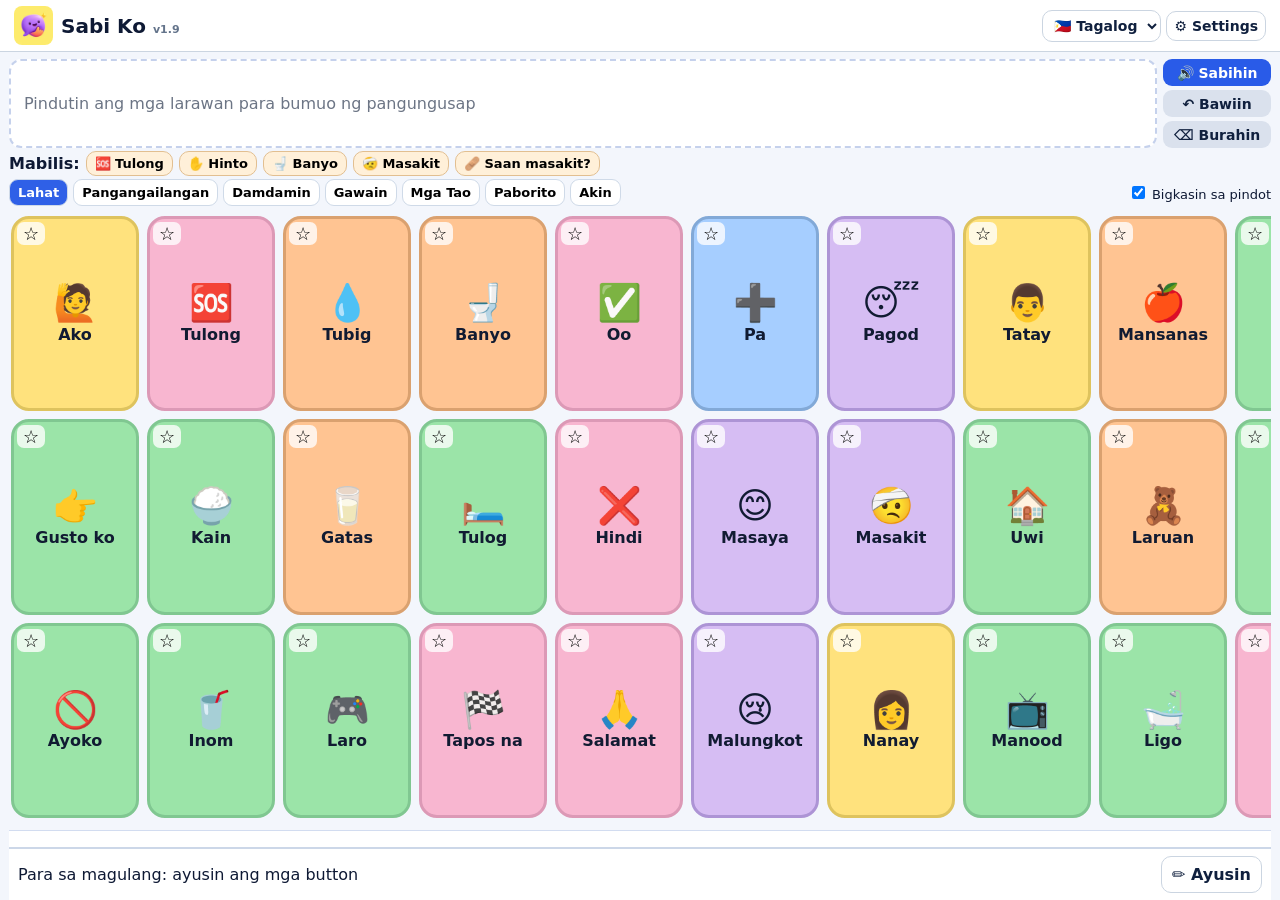
==== commit a4a888b6: "Update index.html" ====
--- a/docs/index.html
+++ b/docs/index.html
@@ -87,61 +87,100 @@
   .grid{grid-template-columns:repeat(3,minmax(0,1fr)) !important;}
 }
 
-/* v1.9 frozen layout update: header + composer/footer stay fixed, only board scrolls */
-html,body{height:100%;}
-body{min-height:100dvh;display:flex;flex-direction:column;overflow:hidden;}
-header{flex:0 0 auto;position:sticky;top:0;z-index:40;}
-main{flex:1 1 auto;min-height:0;display:flex;flex-direction:column;overflow:hidden;padding-bottom:0 !important;}
-.sentence-row,.suggestions,.quick,.pain,.toolbar,#status,.editor,.footer{flex:0 0 auto;}
-.board-scroll{flex:1 1 auto;min-height:0;}
-.footer{position:static !important;z-index:25;}
-body.editing .editor{position:static !important;z-index:26;}
-
-/* portrait: fixed top/bottom, only grid scrolls vertically, 3 columns */
+/* Unified responsive shell — v1.9 R4 */
+:root{--gap:clamp(5px,1vw,10px);--safe-bottom:env(safe-area-inset-bottom,0px)}
+html,body{margin:0;width:100%;height:100%;overflow:hidden}
+body{height:100vh;height:100dvh;min-height:0;display:flex;flex-direction:column}
+header{position:relative !important;flex:0 0 auto;min-height:44px;height:auto;max-width:100%;z-index:10;padding:6px clamp(8px,2vw,14px);flex-wrap:wrap}
+header .brand{font-size:clamp(14px,2.5vw,20px);min-width:0}
+header img{width:clamp(29px,4vw,39px);height:clamp(29px,4vw,39px)}
+header .right{min-width:0;margin-left:auto;display:flex;flex-wrap:wrap;justify-content:flex-end;gap:5px}
+header select,header button{max-width:100%;font-size:clamp(11px,2vw,14px);padding:6px 7px}
+main{display:flex !important;flex:1 1 auto;flex-direction:column;min-height:0 !important;min-width:0;overflow:hidden !important;width:100%;max-width:1900px;margin:0 auto;padding:var(--gap) var(--gap) 0 !important;gap:0}
+.top-static{flex:0 1 auto;min-height:0;max-height:min(55dvh,420px);overflow-y:auto;overflow-x:hidden;overscroll-behavior:contain;scrollbar-width:thin;padding-bottom:3px}
+.bottom-static{flex:0 0 auto;min-width:0;max-height:40dvh;display:flex;flex-direction:column;overflow:hidden;background:#fff;border-top:1px solid #d2dcf0;z-index:5}
+.bottom-static #status{flex:0 0 auto;max-height:35px;overflow:hidden}
+.bottom-static .editor{flex:0 1 auto;min-height:0;overflow-y:auto;overscroll-behavior:contain;max-height:27dvh;position:static !important;bottom:auto !important;width:100%;padding:7px;gap:7px;z-index:auto}
+body.editing .editor{display:flex !important;flex-wrap:wrap;align-items:center}
+.editor input,.editor select,.editor button{min-width:0;max-width:100%;box-sizing:border-box}
+.editor input[type=text]{min-width:min(110px,38vw);flex:1 1 140px}
+.bottom-static .footer{flex:0 0 auto;position:static !important;min-height:45px;padding:7px 9px max(7px,var(--safe-bottom));margin:0;flex-wrap:nowrap}
+.footer span{min-width:0;overflow-wrap:anywhere}
+.footer button{flex:0 0 auto}
+.sentence-row{min-width:0;width:100%}
+.sentence{min-width:0;overflow-y:auto;max-height:19dvh}
+.controls{min-width:min(108px,28vw)}
+.quick,.cats{min-width:0;display:flex;flex-wrap:nowrap;overflow-x:auto;max-width:100%;scrollbar-width:thin;-webkit-overflow-scrolling:touch}
+.quick>* , .cats>*{flex-shrink:0}
+.toolbar{align-items:center;flex-wrap:wrap;min-width:0}
+.toolbar label{flex:0 0 auto}
+.board-scroll{flex:1 1 auto !important;min-height:0 !important;min-width:0;width:100%;overscroll-behavior:contain;-webkit-overflow-scrolling:touch;scrollbar-width:thin}
+.grid{gap:clamp(6px,1vw,10px)}
+.tile{width:100%;min-width:0;min-height:0;max-width:100%;height:auto;position:relative;overflow:hidden;box-sizing:border-box;padding:8px 5px;line-height:1.17}
+.tile .name{font-size:clamp(11px,2.7vw,16px);line-height:1.16;max-width:100%;overflow-wrap:anywhere}
+.tile .emoji{font-size:clamp(26px,6vw,43px);line-height:1.1}
+.tile img{max-width:70%;max-height:48%;width:clamp(36px,7vw,58px);height:clamp(36px,7vw,58px)}
+.tile .voice-edit{position:absolute !important;left:4px !important;right:4px !important;bottom:4px !important;width:calc(100% - 8px) !important;height:auto !important;min-height:24px !important;max-height:42px;line-height:1.1;white-space:normal;font-size:clamp(10px,2.4vw,12px);padding:4px 2px !important;z-index:2}
+body.editing .tile{padding-top:32px !important;padding-bottom:44px !important}
+.tile .delete{top:3px !important;right:3px !important;z-index:3;width:27px;height:27px}
+.tile .fav{top:3px !important;left:3px !important}
+/* Portrait phones and tall tablets: always three columns. Only word cards scroll vertically. */
 @media (orientation:portrait){
-  body{overflow:hidden !important;}
-  main{gap:6px;}
-  .sentence-row{flex-direction:column;gap:7px}
-  .sentence{min-height:72px;max-height:108px;overflow:auto}
-  .controls{flex-direction:row;min-width:0;width:100%}
-  .controls button{min-height:42px;flex:1}
-  .toolbar{align-items:flex-start}
-  .cats{flex-wrap:nowrap;overflow-x:auto;max-width:100%;padding:2px 1px 7px;-webkit-overflow-scrolling:touch}
-  .cats button{flex:0 0 auto;white-space:nowrap}
-  .quick{flex-wrap:nowrap;overflow-x:auto;padding:2px 1px 8px;-webkit-overflow-scrolling:touch}
-  .quick button{white-space:nowrap;flex-shrink:0}
-  .board-scroll{overflow-y:auto !important;overflow-x:hidden !important;padding:0 2px 8px;-webkit-overflow-scrolling:touch}
-  .grid{display:grid !important;grid-auto-flow:row !important;grid-template-columns:repeat(3,minmax(0,1fr)) !important;grid-template-rows:none !important;grid-auto-rows:minmax(108px,auto) !important;grid-auto-columns:auto !important;width:100% !important;min-width:0 !important;gap:8px !important;align-content:start;}
-  .tile{min-height:108px !important;height:auto !important;padding:8px 4px !important;overflow:hidden;}
-  .tile .emoji{font-size:clamp(28px,7vw,42px) !important}
-  .tile img{width:clamp(42px,12vw,58px) !important;height:clamp(42px,12vw,58px) !important}
-  .tile .name{font-size:clamp(12px,3.2vw,15px) !important;line-height:1.15;}
-  .delete{right:-4px;top:-5px;width:27px;height:27px;font-size:16px}
-  .fav{font-size:15px;left:2px;top:2px}
-  .editor{padding:8px 8px 10px;gap:7px;display:none;grid-template-columns:44px 44px minmax(0,1fr) minmax(0,1fr) minmax(0,1fr) auto auto;align-items:center}
-  body.editing .editor{display:grid !important}
-  .editor input,.editor select,.editor button{width:100%;min-width:0;box-sizing:border-box}
-  .editor #wordTL,.editor #wordEN{grid-column:span 2}
-  .editor #catAdd{grid-column:span 2}
-  .footer{padding:8px 10px;min-height:54px}
-}
-
-/* very narrow portrait phones: still 3 columns but slightly tighter */
-@media (orientation:portrait) and (max-width:390px){
-  .grid{gap:6px !important;grid-auto-rows:minmax(100px,auto) !important}
-  .tile{border-radius:14px !important;padding:7px 3px !important}
-  .tile .emoji{font-size:clamp(24px,7vw,34px) !important}
-  .tile .name{font-size:12px !important}
-}
-
-/* landscape: only the board scrolls horizontally, fixed top and bottom, 3 rows */
+  .top-static{max-height:47dvh}
+  .sentence-row{flex-direction:column;gap:5px}
+  .sentence{min-height:55px !important;max-height:12dvh}
+  .controls{width:100%;flex-direction:row;min-width:0;gap:5px}
+  .controls button{flex:1;min-width:0;min-height:37px;font-size:clamp(11px,3vw,15px)}
+  .quick{padding:2px 0 5px;margin:5px 0;gap:5px}
+  .quick button{padding:6px 8px;font-size:12px;white-space:nowrap}
+  .toolbar{margin:3px 0;gap:3px}
+  .cats{padding-bottom:3px}
+  .cats button{white-space:nowrap;padding:6px 8px}
+  .board-scroll{overflow-y:auto !important;overflow-x:hidden !important;padding:3px 2px 7px !important}
+  .grid{display:grid !important;grid-auto-flow:row !important;grid-template-columns:repeat(3,minmax(0,1fr)) !important;grid-template-rows:none !important;grid-auto-rows:minmax(108px,auto) !important;grid-auto-columns:auto !important;width:100% !important;min-width:0 !important;gap:clamp(5px,1.3vw,10px) !important;align-content:start}
+  .tile{min-height:110px !important;padding:7px 3px !important;border-radius:clamp(12px,3vw,18px)}
+  .tile .name{font-size:clamp(11px,3.1vw,17px) !important}
+  .tile .emoji{font-size:clamp(26px,7vw,43px) !important}
+  body.editing .tile{min-height:148px !important;padding:29px 2px 40px !important}
+  .bottom-static{max-height:32dvh}
+}
+@media (orientation:portrait) and (max-width:355px){
+ .tile{border-width:2px !important}.tile .name{font-size:11px !important}.tile .emoji{font-size:25px !important}
+ .grid{gap:5px !important}
+}
+/* Landscape devices: 3 rows and horizontal scrolling; keep header/footer visible. */
 @media (orientation:landscape){
-  body{overflow:hidden !important;}
-  main{gap:5px;}
-  .board-scroll{overflow-x:auto !important;overflow-y:hidden !important;padding:0 2px 10px;-webkit-overflow-scrolling:touch}
-  .grid{display:grid !important;grid-auto-flow:column !important;grid-template-columns:none !important;grid-template-rows:repeat(3,minmax(74px,1fr)) !important;grid-auto-columns:clamp(90px,10.5vw,124px) !important;width:max-content !important;min-width:100% !important;gap:8px !important;align-content:start;}
-}
-
+ .top-static{max-height:48dvh}
+ .sentence-row{flex-direction:row;gap:6px}
+ .sentence{min-height:50px !important;max-height:17dvh}
+ .controls{flex-direction:column;gap:4px}
+ .controls button{min-height:27px;padding:4px 7px;font-size:clamp(11px,1.8vw,14px)}
+ .quick{margin:3px 0}.quick button{padding:4px 8px}
+ .toolbar{margin:2px 0}
+ .cats button{padding:5px 8px}
+ .board-scroll{overflow-x:auto !important;overflow-y:hidden !important;padding:2px 2px 9px !important}
+ .grid{display:grid !important;grid-auto-flow:column !important;grid-template-rows:repeat(3,minmax(66px,1fr)) !important;grid-auto-columns:clamp(84px,11vw,138px) !important;grid-template-columns:none !important;width:max-content !important;min-width:100% !important;gap:clamp(5px,0.9vw,9px) !important;height:100%;align-content:stretch}
+ .tile{height:100%;min-height:0 !important;padding:3px !important}
+ .tile .emoji{font-size:clamp(22px,4vh,40px) !important}
+ .tile .name{font-size:clamp(10px,2.5vh,16px) !important}
+ body.editing .tile{padding:24px 2px 31px !important}
+ .bottom-static{max-height:35dvh}
+}
+/* Short landscape phones: limit vertical chrome to preserve the board. */
+@media (orientation:landscape) and (max-height:450px){
+ header{padding:3px 8px;min-height:36px}
+ header img{height:29px;width:29px}
+ .top-static{max-height:39dvh}
+ .sentence{min-height:39px !important;max-height:11dvh;padding:4px 8px}
+ .quick,.toolbar{margin:1px 0}
+ .quick button,.cats button{padding:3px 7px}
+ .suggestions{margin:2px 0}
+ .footer{min-height:37px !important;padding:4px 7px !important}
+ .bottom-static{max-height:32dvh}
+ .grid{grid-template-rows:repeat(3,minmax(56px,1fr)) !important}
+ .tile .emoji{font-size:clamp(20px,3.9vh,28px) !important}
+ .tile .name{font-size:clamp(10px,2.6vh,13px) !important}
+}
 </style><style>
 .voice-edit{position:absolute;left:4px;bottom:4px;z-index:4;border:1px solid #2d62b8;background:#e4efff;color:#17427c;border-radius:9px;padding:4px 7px;font-weight:750;font-size:12px;min-height:31px;cursor:pointer}
 #voiceEditDialog{border:2px solid #aabde9;border-radius:18px;max-width:460px;width:94%;padding:18px;background:white;color:#182540;box-shadow:0 8px 34px #0004}
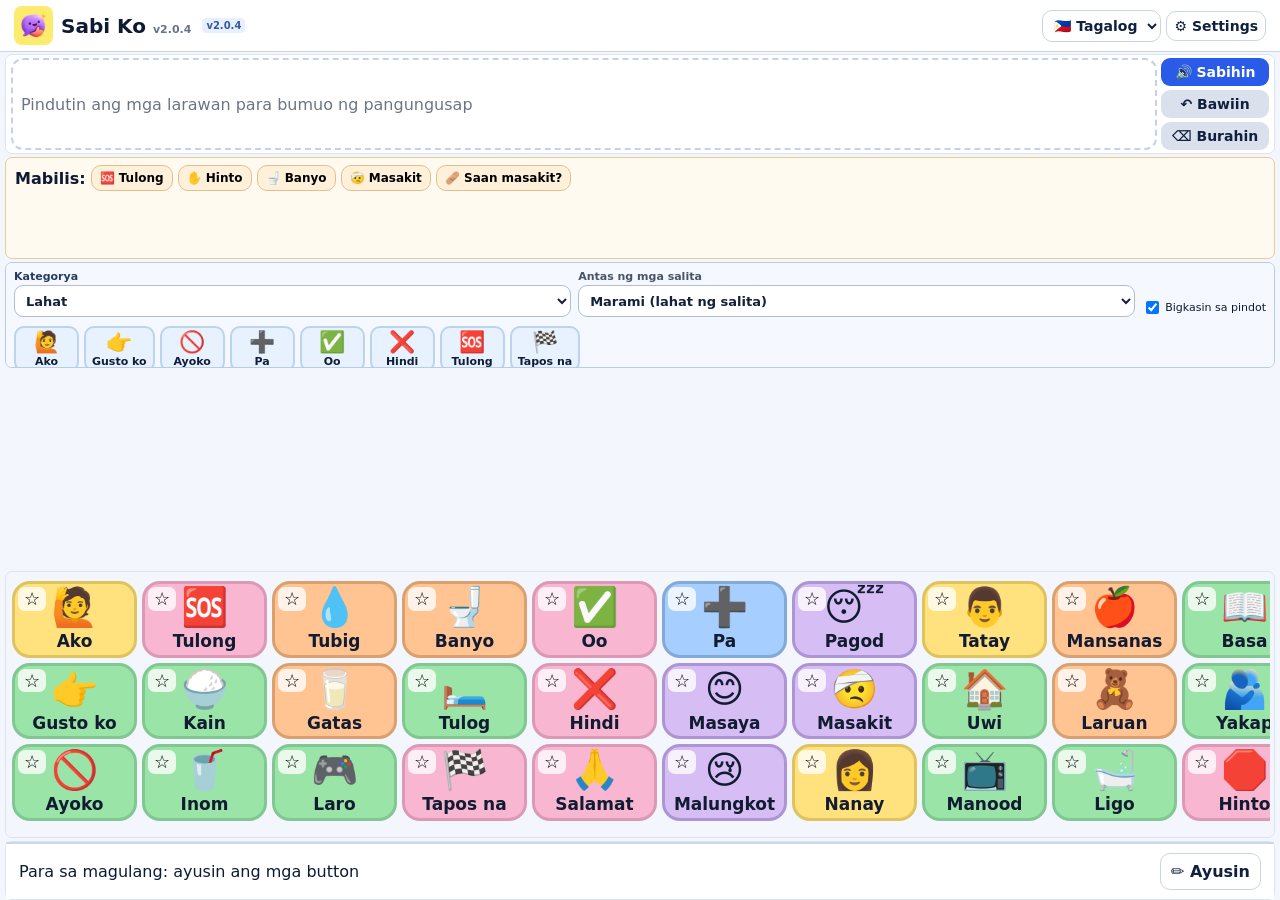
==== commit 18b87166: "Update index.html" ====
--- a/docs/index.html
+++ b/docs/index.html
@@ -1,4 +1,4 @@
-<!doctype html><html lang="fil"><head><meta charset="utf-8"><meta name="viewport" content="width=device-width,initial-scale=1,viewport-fit=cover"><title>Sabi Ko v1.9 — Interactive Preview</title><style>
+<!doctype html><html lang="fil"><head><meta charset="utf-8"><meta name="viewport" content="width=device-width,initial-scale=1,viewport-fit=cover"><title>Sabi Ko v2.0.4 — Interactive Preview</title><style>
 *{box-sizing:border-box}body{font-family:system-ui,-apple-system,'Segoe UI',sans-serif;background:#f3f6fc;color:#0e1934;margin:0}button,input,select{font:inherit}button{cursor:pointer}button:focus-visible,input:focus-visible,select:focus-visible{outline:3px solid #2563eb;outline-offset:2px}header{height:57px;background:white;border-bottom:1px solid #cbd5e1;display:flex;align-items:center;justify-content:space-between;gap:10px;padding:7px 13px}header .brand{display:flex;align-items:center;gap:8px;font-size:19px;font-weight:800}header img{height:39px;width:39px;border-radius:8px}header .right{display:flex;gap:8px;align-items:center}select,header button,.footer button{border:1px solid #cbd5e1;border-radius:10px;background:white;padding:8px 10px;font-weight:700;color:#10203e}main{max-width:1900px;margin:auto;padding:9px 11px 0}.sentence-row{display:flex;gap:8px}.sentence{flex:1;min-height:80px;background:white;border:2px dashed #c5d1ec;border-radius:12px;padding:10px 13px;display:flex;flex-wrap:wrap;gap:6px;align-items:center}.hint{color:#6c7585}.chip{border:1px solid #b8c8e8;background:#eaf0ff;border-radius:10px;padding:7px 10px;font-weight:700}.controls{display:flex;flex-direction:column;gap:5px;min-width:118px}.controls button{flex:1;border:0;border-radius:9px;background:#dae1ed;color:#10203e;font-weight:800;padding:7px}.controls .primary,.primary{background:#295be8;color:white;border:0}.suggestions{display:flex;align-items:center;gap:6px;flex-wrap:wrap;margin:8px 0;min-height:0}.suggestions:empty{display:none}.suggestions button,.pill{border:1px solid #b8c9ed;border-radius:999px;padding:5px 11px;background:#eaf0ff;font-weight:700}.toolbar{display:flex;align-items:center;justify-content:space-between;gap:8px;margin:8px 0;flex-wrap:wrap}.cats{display:flex;gap:5px;flex-wrap:wrap}.cats button{border:1px solid #cfdae8;background:white;border-radius:9px;padding:7px 10px;font-size:13px;font-weight:700}.cats button.active{background:#2f60e7;color:white}.quick{display:flex;gap:6px;align-items:center;flex-wrap:wrap;margin:7px 0}.quick button{border:1px solid #e2bf91;background:#fff0d9;border-radius:10px;font-size:13px;font-weight:800;padding:7px 12px}.board-scroll{overflow-x:auto;overflow-y:hidden;padding:0 1px 12px;scrollbar-color:#849cce #dbe5f4;scrollbar-width:auto}.board-scroll::-webkit-scrollbar{height:13px}.board-scroll::-webkit-scrollbar-thumb{background:#8da5d4;border-radius:9px}.board-scroll::-webkit-scrollbar-track{background:#dbe5f4;border-radius:9px}.grid{display:grid;grid-auto-flow:column;grid-template-rows:repeat(3,112px);grid-auto-columns:120px;width:max-content;min-width:100%;gap:9px}.tile{position:relative;border:3px solid #80c791;background:#9be4a8;border-radius:18px;display:flex;align-items:center;justify-content:center;flex-direction:column;gap:3px;font-weight:800;color:#111b32;min-width:0;padding:6px;touch-action:manipulation}.tile .emoji{font-size:39px;line-height:1.16}.tile img{width:55px;height:55px;object-fit:cover;border-radius:9px}.tile .name{font-size:15px;text-align:center;overflow-wrap:anywhere}.tile[data-kind="person"]{background:#ffe27d;border-color:#dec35e}.tile[data-kind="thing"]{background:#ffc492;border-color:#daa16f}.tile[data-kind="feeling"]{background:#d6bdf3;border-color:#ad94d5}.tile[data-kind="general"]{background:#f8b6d0;border-color:#dc99b6}.tile[data-kind="connector"]{background:#a6ceff;border-color:#82a9d7}.tile:active{transform:scale(.96)}.delete{position:absolute;right:-6px;top:-7px;border-radius:50%;border:2px solid white;background:#d5242a;color:white;width:30px;height:30px;font-weight:900;z-index:1;font-size:18px}.fav{position:absolute;left:3px;top:2px;border:0;border-radius:7px;background:#ffffffc9;font-size:18px}.footer{position:sticky;bottom:0;background:#fff;border-top:2px solid #ccd7e8;display:flex;justify-content:space-between;align-items:center;gap:9px;padding:9px 13px;min-height:56px}.editor{display:none;align-items:center;gap:7px;flex-wrap:wrap;border-top:1px solid #ced7ea;padding:8px;background:white}.editor input,.editor select{border:1px solid #bac9de;padding:9px;border-radius:8px;min-width:0}.editor input[type=text]{flex:1;min-width:150px}.editor button{padding:9px 12px;border-radius:8px;border:1px solid #c8d3e6;background:white;font-weight:700}.editor .primary{background:#2b5de9;color:white}body.editing .editor{display:flex}body.editing .tile .fav{display:none}#status{font-size:12px;color:#5e6d88;padding:3px 5px;min-height:16px}dialog{border:1px solid #b7c9e8;border-radius:16px;padding:18px;width:min(95vw,520px);max-height:90vh;overflow:auto;color:#12203e}dialog::backdrop{background:#14234282}dialog h2{margin-top:0}dialog label{display:block;margin:10px 0;font-weight:700}dialog input:not([type=checkbox]),dialog select{width:100%;padding:9px;border-radius:9px;border:1px solid #c6d0e0}dialog button{border:1px solid #c8d2e1;background:#fff;border-radius:9px;padding:9px 12px;font-weight:700;margin:3px}dialog .primary{background:#285ce9;color:white}.danger{background:#fff2f2;border:1px solid #f1a4a4;border-radius:12px;padding:12px;margin-top:12px}.small{color:#65718b;font-size:12px}.pain{display:flex;flex-wrap:wrap;gap:6px;margin:5px 0}.pain button{border:1px solid #b79add;background:#e3d4fa;border-radius:9px;padding:7px 10px;font-weight:700}.hidden{display:none!important}@media(orientation:landscape) and (max-height:700px){header{height:46px}header img{height:30px;width:30px}.sentence{min-height:66px}.grid{grid-template-rows:repeat(3,minmax(76px,calc((100dvh - 274px)/3)));grid-auto-columns:clamp(87px,10.2vw,124px);gap:7px}.tile .emoji{font-size:clamp(23px,4.5vh,38px)}.tile .name{font-size:clamp(11px,2.3vh,15px)}.quick{margin:5px 0}.quick button{padding:5px 8px}.toolbar{margin:5px 0}.cats button{padding:5px 7px}.footer{min-height:45px;padding:6px 12px}}@media(max-width:600px){header .brand{font-size:16px}.grid{grid-auto-columns:104px;grid-template-rows:repeat(3,100px)}.tile .emoji{font-size:32px}.tile .name{font-size:13px}.controls{min-width:95px}.footer{font-size:12px}} 
 /* Responsive portrait mode: natural vertical scrolling, no clipped word cards. */
 @media (orientation:portrait){
@@ -181,6 +181,284 @@
  .tile .emoji{font-size:clamp(20px,3.9vh,28px) !important}
  .tile .name{font-size:clamp(10px,2.6vh,13px) !important}
 }
+
+
+/* v1.9.2 ADAPTIVE LANDSCAPE: measured against available viewport height. */
+@media (orientation: landscape) {
+ html, body {height:100%;max-height:100%;overflow:hidden!important;}
+ body {display:flex!important;flex-direction:column!important;}
+ header {flex:0 0 auto!important;min-height:0!important;}
+ main {display:flex!important;flex:1 1 0!important;min-height:0!important;flex-direction:column!important;overflow:hidden!important;}
+ .top-static,.bottom-static{flex:0 0 auto!important;min-height:0!important;}
+ .board-scroll{flex:1 1 0!important;min-height:0!important;max-height:none!important;overflow-x:auto!important;overflow-y:hidden!important;overscroll-behavior:contain;}
+ .grid{height:100%!important;min-height:0!important;display:grid!important;grid-auto-flow:column!important;grid-template-columns:none!important;width:max-content!important;min-width:100%!important;grid-template-rows:repeat(3,minmax(0,1fr))!important;grid-auto-columns:clamp(90px,11vw,128px)!important;gap:6px!important;}
+ .tile {height:100%!important;min-height:0!important;overflow:hidden!important;box-sizing:border-box;}
+ .footer{position:static!important;}
+}
+@media (orientation:landscape) and (max-height:530px){
+ header{height:32px!important;padding:2px 8px!important;}
+ header .brand{font-size:13px!important;white-space:nowrap;}
+ header img{width:22px!important;height:22px!important;}
+ header select,header button{padding:3px 5px!important;font-size:11px!important;min-height:24px!important;}
+ main{padding:2px 7px 0!important;gap:2px!important;}
+ .top-static{max-height:39dvh!important;overflow-y:auto!important;overflow-x:hidden!important;scrollbar-width:thin;}
+ .sentence-row{display:flex!important;flex-direction:row!important;gap:4px!important;}
+ .sentence{min-height:34px!important;max-height:40px!important;padding:4px 7px!important;font-size:11px!important;}
+ .controls{display:flex!important;flex-direction:row!important;width:auto!important;min-width:0!important;gap:3px!important;}
+ .controls button{padding:3px 6px!important;min-height:32px!important;font-size:11px!important;white-space:nowrap;}
+ .suggestions{margin:1px 0!important;}
+ .quick{display:flex!important;flex-wrap:nowrap!important;overflow-x:auto!important;margin:2px 0!important;gap:3px!important;padding:0 0 2px!important;}
+ .quick b{font-size:11px!important;white-space:nowrap;}
+ .quick button{font-size:10px!important;padding:3px 5px!important;white-space:nowrap;flex:0 0 auto;}
+ .toolbar{display:flex!important;flex-wrap:nowrap!important;gap:4px!important;margin:1px 0!important;}
+ .toolbar label{font-size:10px!important;white-space:nowrap;}
+ .cats{flex-wrap:nowrap!important;overflow-x:auto!important;min-width:0!important;gap:3px!important;padding:0 0 2px!important;}
+ .cats button{font-size:10px!important;padding:3px 5px!important;white-space:nowrap;flex:0 0 auto;}
+ .board-scroll{padding:0 2px 8px!important;}
+ .grid{grid-template-rows:repeat(2,minmax(0,1fr))!important;grid-auto-columns:clamp(86px,12vw,124px)!important;gap:6px!important;}
+ .tile{border-width:2px!important;border-radius:11px!important;padding:3px 3px!important;gap:2px!important;}
+ .tile .emoji{font-size:clamp(20px,5vh,32px)!important;line-height:1!important;}
+ .tile .name{font-size:clamp(11px,2.8vh,14px)!important;line-height:1.1!important;}
+ .tile img{width:clamp(26px,7vh,42px)!important;height:clamp(26px,7vh,42px)!important;}
+ .bottom-static{max-height:31dvh!important;overflow-y:auto!important;}
+ .footer{min-height:32px!important;padding:3px 8px!important;font-size:11px!important;}
+ .footer button{font-size:11px!important;padding:4px 8px!important;}
+ #status:empty{display:none!important;}
+ body.editing .editor{max-height:22dvh!important;overflow:auto!important;}
+ body.editing .tile{padding:19px 2px 24px!important;}
+ .tile .voice-edit{font-size:10px!important;min-height:18px!important;padding:2px!important;}
+}
+@media (orientation:landscape) and (max-height:320px){
+ .top-static{max-height:34dvh!important;}
+ .quick,.suggestions{display:none!important;}
+ .footer{min-height:26px!important;}
+ .bottom-static{max-height:28dvh!important;}
+}
+.brand::after{content:"v2.0.4";font-size:10px;font-weight:700;color:#315d9b;background:#e8f0ff;border-radius:4px;padding:2px 4px;margin-left:3px}
+/* v1.9.3: visible word cards, invisible scrollbars, touch swipe remains enabled. */
+.board-scroll,.cats,.quick,.top-static,.bottom-static{scrollbar-width:none!important;-ms-overflow-style:none!important}
+.board-scroll::-webkit-scrollbar,.cats::-webkit-scrollbar,.quick::-webkit-scrollbar,.top-static::-webkit-scrollbar,.bottom-static::-webkit-scrollbar{display:none!important;width:0!important;height:0!important}
+.board-scroll{touch-action:pan-x pan-y;overscroll-behavior:contain}
+@media (orientation:portrait){.board-scroll{touch-action:pan-y!important;}}
+@media (orientation:landscape){
+  body{overflow:hidden!important}
+  .board-scroll{overflow-x:auto!important;overflow-y:hidden!important;touch-action:pan-x!important;padding:2px 2px 3px!important;}
+  .grid{gap:7px!important;grid-auto-columns:clamp(110px,15vw,164px)!important;}
+  .tile .name{font-size:clamp(12px,2.7vh,17px)!important}
+  .tile .emoji{font-size:clamp(24px,5.2vh,38px)!important}
+}
+@media (orientation:landscape) and (max-height:530px){
+  /* Less top chrome: distribute room to the word board instead of shrinking each card. */
+  header{height:31px!important;}
+  main{padding:2px 6px 0!important;gap:1px!important}
+  .top-static{max-height:38dvh!important}
+  .sentence{min-height:30px!important;max-height:35px!important}
+  .controls button{min-height:30px!important}
+  .quick button,.cats button{font-size:11px!important;padding:3px 6px!important}
+  .grid{grid-template-rows:repeat(2,minmax(0,1fr))!important;grid-auto-columns:clamp(112px,17vw,162px)!important;gap:6px!important}
+  .tile{border-radius:12px!important;padding:3px!important}
+  .tile .emoji{font-size:clamp(24px,6.6vh,39px)!important}
+  .tile .name{font-size:clamp(12px,3.35vh,17px)!important}
+  .bottom-static{max-height:27dvh!important}
+  .footer{min-height:29px!important}
+}
+@media (orientation:landscape) and (max-height:320px){
+  .top-static{max-height:38dvh!important}
+  .grid{grid-auto-columns:clamp(104px,17vw,144px)!important}
+  .tile .emoji{font-size:clamp(20px,6vh,28px)!important}
+  .tile .name{font-size:11px!important}
+}
+
+/* Sabi Ko v2.0 concept: visual strip, fixed core words, responsive levels */
+.v20-tools{display:flex;align-items:center;gap:8px;flex-wrap:wrap;margin:5px 0 3px;font-size:12px;font-weight:750}
+.v20-tools select{border:1px solid #b9c8dc;border-radius:9px;padding:6px 8px;background:#fff;color:#152746}
+.v20-core{display:flex;gap:6px;overflow-x:auto;scrollbar-width:none;-webkit-overflow-scrolling:touch;padding:4px 0 7px;flex:0 0 auto}
+.v20-core::-webkit-scrollbar,.board-scroll::-webkit-scrollbar{display:none !important}
+.v20-core button{display:flex;flex-direction:column;align-items:center;justify-content:center;flex:0 0 auto;min-width:65px;min-height:53px;border:2px solid #bad3ee;border-radius:10px;background:#e8f2ff;color:#101d38;padding:4px 7px;gap:1px;touch-action:manipulation}
+.v20-core button span:first-child{font-size:21px;line-height:1.15}.v20-core button span:last-child{font-size:11px;font-weight:800}
+#sentence .v20-chip{display:flex;flex-direction:column;align-items:center;justify-content:center;gap:1px;min-width:58px;padding:4px 7px;min-height:55px}
+#sentence .v20-chip .v20-pic{font-size:24px;line-height:1.15}#sentence .v20-chip .v20-label{font-size:11px;max-width:96px;white-space:normal;overflow-wrap:anywhere;text-align:center}
+#v20-label{font-size:11px;color:#475569}
+body.v20-beginner .grid{grid-auto-columns:clamp(112px,18vw,162px) !important;}
+body.v20-beginner .tile .emoji{font-size:clamp(27px,6vw,49px) !important;}
+@media(orientation:portrait){.v20-tools{justify-content:space-between}.v20-core button{min-width:65px}.v20-core{padding:3px 0 5px}body.v20-beginner .grid{grid-template-columns:repeat(3,minmax(0,1fr)) !important;grid-auto-columns:auto !important}}
+@media(orientation:landscape) and (max-height:420px){.v20-core button{min-width:54px;min-height:40px;padding:2px 4px}.v20-core button span:first-child{font-size:16px}.v20-core button span:last-child{font-size:10px}.v20-tools{margin:0;gap:4px}.v20-tools select{padding:2px 5px;font-size:11px}#sentence .v20-chip{min-height:34px;min-width:45px}#sentence .v20-chip .v20-pic{font-size:16px}}
+
+/* Sabi Ko v2.0: five independently sized panels; board is only primary scroller */
+html,body{height:100%;height:100dvh;overflow:hidden !important}
+body{display:flex !important;flex-direction:column !important;min-height:0 !important}
+body>header{flex:0 0 auto;position:relative;z-index:3;max-height:19dvh;overflow:auto}
+main.five-panels{display:grid !important;grid-template-rows:auto auto minmax(0,1fr) auto !important;grid-template-columns:minmax(0,1fr);flex:1 1 auto !important;min-height:0 !important;max-height:none !important;overflow:hidden !important;padding:4px 8px 0 !important;gap:4px !important;width:100%;max-width:1900px}
+.five-panels>.panel{min-width:0;min-height:0;margin:0;box-sizing:border-box;border:1px solid #dbe4f3;background:#fff;border-radius:10px;padding:5px 7px;position:relative}
+.five-panels>.panel-sentence{overflow-y:auto;max-height:29dvh;overscroll-behavior:contain}
+.five-panels>.panel-nav{overflow-y:auto;max-height:27dvh;overscroll-behavior:contain}
+.five-panels>.panel-board{display:flex !important;flex-direction:column;overflow:hidden !important;background:#f3f6fc;padding:4px !important;}
+.five-panels .panel-board .board-scroll{display:block !important;flex:1 1 auto !important;min-height:0 !important;max-height:none !important;width:100%;margin:0 !important;overscroll-behavior:contain}
+.five-panels>.panel-footer{overflow-y:auto;max-height:31dvh;padding:0 !important}
+.five-panels .footer{position:static !important;margin:0 !important;min-height:40px;box-shadow:none}
+.five-panels .panel-footer .editor{max-height:21dvh;overflow:auto}
+.five-panels .quick,.five-panels .toolbar,.five-panels .v20-tools,.five-panels .v20-core{margin-block:3px !important}
+@media(orientation:portrait){
+ .five-panels .board-scroll{overflow-x:hidden !important;overflow-y:auto !important}
+ .five-panels .grid{display:grid !important;grid-auto-flow:row !important;grid-template-columns:repeat(3,minmax(0,1fr)) !important;grid-template-rows:none !important;grid-auto-rows:minmax(105px,auto) !important;gap:7px !important;width:100% !important;min-width:0 !important;height:auto !important;}
+ .five-panels .tile{height:auto !important;min-height:105px !important}
+}
+@media(orientation:landscape){
+ body>header{max-height:15dvh}
+ main.five-panels{gap:3px !important;padding:2px 5px 0 !important}
+ .five-panels>.panel{padding:3px 5px;border-radius:7px}
+ .five-panels>.panel-sentence{max-height:22dvh}
+ .five-panels>.panel-nav{max-height:24dvh}
+ .five-panels>.panel-footer{max-height:29dvh}
+ .five-panels .sentence{min-height:34px !important;max-height:100% !important}
+ .five-panels .sentence-row{gap:4px !important}
+ .five-panels .controls button{padding:3px 5px !important;min-height:28px !important}
+ .five-panels .board-scroll{overflow-x:auto !important;overflow-y:hidden !important;scrollbar-width:none !important}
+ .five-panels .board-scroll::-webkit-scrollbar{display:none !important}
+ .five-panels .grid{display:grid !important;grid-auto-flow:column !important;grid-template-columns:none !important;grid-template-rows:repeat(3,minmax(0,1fr)) !important;grid-auto-columns:clamp(78px,12vw,125px) !important;width:max-content !important;min-width:100% !important;height:100% !important;gap:5px !important}
+ .five-panels .tile{height:100% !important;min-height:0 !important}
+}
+@media(orientation:landscape) and (max-height:420px){
+ .five-panels>.panel-sentence{max-height:21dvh}
+ .five-panels>.panel-nav{max-height:22dvh}
+ .five-panels .grid{grid-template-rows:repeat(2,minmax(0,1fr)) !important;grid-auto-columns:clamp(94px,15vw,145px) !important}
+}
+
+/* Panel 3: independent horizontal navigation tracks, no overlap or page expansion. */
+.five-panels>.panel-nav{display:flex!important;flex-direction:column!important;min-height:0!important;min-width:0!important;max-height:min(30dvh,180px)!important;overflow-y:auto!important;overflow-x:hidden!important;gap:3px!important;overscroll-behavior:contain}
+.five-panels .panel-nav .quick,.five-panels .panel-nav .cats,.five-panels .panel-nav .v20-core{display:flex!important;flex-wrap:nowrap!important;overflow-x:auto!important;overflow-y:hidden!important;max-width:100%!important;min-width:0!important;flex:0 0 auto!important;scrollbar-width:none!important;-webkit-overflow-scrolling:touch;overscroll-behavior-x:contain;gap:5px!important;padding:2px 1px!important;margin:0!important}
+.five-panels .panel-nav .quick::-webkit-scrollbar,.five-panels .panel-nav .cats::-webkit-scrollbar,.five-panels .panel-nav .v20-core::-webkit-scrollbar{display:none!important}
+.five-panels .panel-nav .quick>* , .five-panels .panel-nav .cats>* , .five-panels .panel-nav .v20-core>*{flex:0 0 auto!important;white-space:nowrap!important}
+.five-panels .panel-nav .toolbar{display:flex!important;align-items:center!important;flex-wrap:nowrap!important;gap:8px!important;min-width:0!important;margin:0!important}
+.five-panels .panel-nav .toolbar .cats{flex:1 1 auto!important;width:0!important}
+.five-panels .panel-nav .toolbar>label{flex:0 0 auto!important;white-space:nowrap!important;font-size:11px!important}
+.five-panels .panel-nav .v20-tools{display:flex!important;align-items:center!important;justify-content:flex-start!important;gap:6px!important;flex-wrap:nowrap!important;min-width:0!important;flex:0 0 auto!important;margin:0!important;padding:1px!important}
+.five-panels .panel-nav .v20-tools label{font-size:11px!important;line-height:1.2!important;overflow:hidden;text-overflow:ellipsis;white-space:nowrap;max-width:55%}
+.five-panels .panel-nav .v20-tools select{min-width:0!important;max-width:48%!important;font-size:11px!important;padding:3px!important;height:27px!important}
+@media(orientation:landscape) and (max-height:430px){
+ .five-panels>.panel-nav{max-height:min(27dvh,110px)!important;gap:1px!important;padding:2px 4px!important}
+ .five-panels .panel-nav .quick button,.five-panels .panel-nav .cats button,.five-panels .panel-nav .v20-core button{font-size:10px!important;padding:3px 6px!important;min-height:23px!important}
+ .five-panels .panel-nav .v20-tools select{height:23px!important}
+}
+
+/* v2.0.2: Vocabulary Navigation independent quick strip and aligned dropdowns */
+.five-panels>.panel-nav{display:flex!important;flex-direction:column!important;gap:4px!important;overflow-y:auto!important;overflow-x:hidden!important;min-height:0!important;max-height:min(27dvh,180px)!important;}
+.panel-nav .quick-panel{flex:0 0 auto;min-width:0;display:flex;flex-direction:column;gap:2px;padding:3px 4px;background:#fef8e9;border:1px solid #eddbac;border-radius:9px;}
+.panel-nav .quick-panel .quick{display:flex!important;flex-wrap:nowrap!important;gap:4px!important;overflow-x:auto!important;overflow-y:hidden!important;white-space:nowrap!important;margin:0!important;padding:2px 1px!important;scrollbar-width:none;-webkit-overflow-scrolling:touch;}
+.panel-nav .quick-panel .quick::-webkit-scrollbar{display:none}
+.panel-nav .quick-panel .quick button{flex:0 0 auto!important;white-space:nowrap!important;padding:5px 8px!important}
+.panel-nav .vocab-controls{flex:0 0 auto;display:flex;align-items:end;gap:7px;min-width:0;flex-wrap:nowrap;padding:2px 1px;}
+.panel-nav .select-unit{display:flex;flex-direction:column;gap:2px;min-width:0;flex:1 1 0;font-size:11px;font-weight:750;color:#273b60;}
+.panel-nav .select-unit select{min-width:0;width:100%;max-width:100%;height:35px;border:1px solid #aebed6;border-radius:9px;background:#fff;color:#14213a;padding:5px 7px;font-size:13px;font-weight:650;}
+.panel-nav .voice-toggle{flex:0 0 auto;display:flex;align-items:center;gap:3px;white-space:nowrap;font-size:11px;}
+.panel-nav .v20-core{min-height:0;padding:2px 0 3px!important;margin:0!important;}
+@media (orientation:landscape) and (max-height:500px){
+ .five-panels>.panel-nav{max-height:42dvh!important;gap:2px!important;}
+ .panel-nav .select-unit{font-size:10px;}
+ .panel-nav .select-unit select{height:28px;padding:2px 5px;font-size:11px;}
+ .panel-nav .quick-panel .quick button{padding:3px 6px!important;font-size:11px!important;}
+ .panel-nav .v20-core button{min-height:35px!important;min-width:49px!important;padding:1px 3px!important;}
+ .panel-nav .v20-core button span:first-child{font-size:15px!important;}
+ .panel-nav .v20-core button span:last-child{font-size:9px!important;}
+}
+@media (max-width:480px){
+ .panel-nav .vocab-controls{flex-wrap:wrap;}
+ .panel-nav .voice-toggle{width:100%;}
+}
+
+/* v2.0.3 — independent Quick Words and Category / Level panels */
+.five-panels{grid-template-rows:auto auto auto minmax(0,1fr) auto !important; gap:5px !important}
+.five-panels>.panel-quick{overflow:visible !important;min-height:0 !important;padding:3px 6px !important;background:#fffaf0;border:1px solid #e6cd94 !important}
+.five-panels>.panel-nav{overflow-y:auto;max-height:min(20dvh,105px) !important;padding:5px 7px !important;background:#f5f8ff;border:1px solid #b7cbea !important}
+.panel-quick .quick-panel{background:transparent;border:0;padding:0;min-width:0}
+.panel-quick .quick{display:flex !important;flex-wrap:nowrap !important;align-items:center;gap:5px !important;overflow-x:auto !important;overflow-y:hidden !important;white-space:nowrap;padding:2px 1px !important;margin:0 !important;scrollbar-width:none;-webkit-overflow-scrolling:touch}
+.panel-quick .quick::-webkit-scrollbar{display:none}
+.panel-quick .quick button{flex:0 0 auto;white-space:nowrap;padding:5px 8px;font-size:12px}
+.panel-quick .pain{overflow-x:auto;flex-wrap:nowrap;white-space:nowrap;scrollbar-width:none}
+.panel-nav .vocab-controls{display:flex;align-items:end;flex-wrap:nowrap;gap:7px;min-width:0;margin:0}
+.panel-nav .select-unit{display:flex;flex:1 1 0;min-width:0;flex-direction:column;gap:2px}
+.panel-nav .select-unit select{width:100%;min-width:0;max-width:100%;height:32px}
+.panel-nav .voice-toggle{flex:0 0 auto}
+.panel-nav .v20-core{overflow-x:auto;overflow-y:hidden;white-space:nowrap;scrollbar-width:none;-webkit-overflow-scrolling:touch}
+.panel-nav .v20-core::-webkit-scrollbar{display:none}
+@media (orientation:landscape) and (max-height:530px){
+ .five-panels{gap:3px !important;padding-top:2px !important}
+ .five-panels>.panel-quick{padding:1px 5px !important}
+ .panel-quick .quick button{font-size:10px !important;padding:3px 6px !important}
+ .five-panels>.panel-nav{max-height:min(22dvh,67px) !important;padding:2px 5px !important}
+ .panel-nav .select-unit{font-size:10px !important}
+ .panel-nav .select-unit select{height:25px !important;font-size:11px !important;padding:2px 4px !important}
+ .panel-nav .v20-core{display:none}
+}
+@media (orientation:portrait) and (max-width:430px){
+ .panel-nav .vocab-controls{gap:5px}
+ .panel-nav .select-unit{font-size:11px}
+ .panel-nav .voice-toggle{font-size:10px;white-space:normal;max-width:78px}
+}
+
+/* v2.0.4 – Reserved responsive pain-selector space. No expansion on reveal. */
+.five-panels>.panel-quick {
+  --pain-reserve:clamp(38px,6.5dvh,56px);
+  min-height:0 !important;
+  min-width:0 !important;
+  display:flex !important;
+  flex-direction:column !important;
+  overflow:hidden !important;
+  padding:5px 8px !important;
+  box-sizing:border-box;
+}
+.panel-quick .quick-panel {
+  min-height:0 !important;
+  display:grid !important;
+  grid-template-rows:auto var(--pain-reserve) !important;
+  gap:4px !important;
+}
+.panel-quick .quick {
+  min-height:30px !important;
+  max-width:100%;
+  overflow-x:auto !important;
+  overflow-y:hidden !important;
+  flex-wrap:nowrap !important;
+  scrollbar-width:none;
+}
+.panel-quick #painPanel,
+.panel-quick #painPanel.hidden {
+  display:flex !important;
+  flex-wrap:nowrap !important;
+  align-items:center !important;
+  align-content:center !important;
+  min-width:0 !important;
+  min-height:0 !important;
+  max-width:100% !important;
+  height:var(--pain-reserve) !important;
+  padding:2px !important;
+  margin:0 !important;
+  gap:5px !important;
+  overflow-x:auto !important;
+  overflow-y:hidden !important;
+  scrollbar-width:none !important;
+  -webkit-overflow-scrolling:touch;
+  box-sizing:border-box;
+}
+.panel-quick #painPanel::-webkit-scrollbar{display:none !important}
+.panel-quick #painPanel.hidden{visibility:hidden !important;pointer-events:none !important}
+.panel-quick #painPanel:not(.hidden){visibility:visible !important;pointer-events:auto !important}
+.panel-quick #painPanel button{
+  flex:0 0 auto !important;
+  white-space:nowrap !important;
+  min-height:30px !important;
+  font-size:clamp(11px,1.1vw,14px) !important;
+  padding:5px 10px !important;
+}
+@media(orientation:portrait){
+  .five-panels>.panel-quick{--pain-reserve:clamp(42px,7dvh,58px)}
+}
+@media(orientation:landscape) and (max-height:550px){
+  .five-panels>.panel-quick{--pain-reserve:clamp(28px,8dvh,36px);padding:2px 5px !important}
+  .panel-quick .quick-panel{gap:2px !important}
+  .panel-quick .quick{min-height:23px !important}
+  .panel-quick #painPanel button{min-height:25px !important;font-size:11px !important;padding:3px 7px !important}
+}
 </style><style>
 .voice-edit{position:absolute;left:4px;bottom:4px;z-index:4;border:1px solid #2d62b8;background:#e4efff;color:#17427c;border-radius:9px;padding:4px 7px;font-weight:750;font-size:12px;min-height:31px;cursor:pointer}
 #voiceEditDialog{border:2px solid #aabde9;border-radius:18px;max-width:460px;width:94%;padding:18px;background:white;color:#182540;box-shadow:0 8px 34px #0004}
@@ -266,9 +544,73 @@
  .top-static{max-height:52dvh}
  .bottom-static{max-height:37dvh}
 }
+
+/* UI-02 adaptive visual sentence strip (v2.0) */
+#sentence{min-width:0!important;max-width:100%!important;display:flex!important;flex-wrap:nowrap!important;align-items:center!important;overflow-x:auto!important;overflow-y:hidden!important;scrollbar-width:none!important;-webkit-overflow-scrolling:touch;gap:var(--sentence-gap,7px)!important;padding:5px 8px!important;scroll-behavior:smooth;overscroll-behavior-x:contain}
+#sentence::-webkit-scrollbar{display:none}
+#sentence .v20-chip{flex:0 0 auto!important;min-width:0!important;max-width:var(--sentence-chip-max,115px)!important;min-height:0!important;height:var(--sentence-chip-height,74px)!important;border-radius:10px!important;padding:3px 7px!important;gap:1px!important;line-height:1.1!important;transition:height .18s ease,padding .18s ease,max-width .18s ease!important}
+#sentence .v20-chip .v20-pic{font-size:var(--sentence-icon-size,36px)!important;line-height:1.06!important;flex:none!important}
+#sentence .v20-chip .v20-label{font-size:var(--sentence-label-size,13px)!important;max-width:100%!important;line-height:1.15!important;overflow-wrap:anywhere!important}
+#sentence[data-density=medium]{--sentence-icon-size:29px;--sentence-label-size:12px;--sentence-chip-height:61px;--sentence-chip-max:99px;--sentence-gap:5px}
+#sentence[data-density=compact]{--sentence-icon-size:23px;--sentence-label-size:11px;--sentence-chip-height:53px;--sentence-chip-max:84px;--sentence-gap:4px}
+#sentence[data-density=dense]{--sentence-icon-size:19px;--sentence-label-size:10px;--sentence-chip-height:46px;--sentence-chip-max:76px;--sentence-gap:3px}
+@media (max-width:480px){#sentence{--sentence-icon-size:29px;--sentence-label-size:11px;--sentence-chip-height:62px;--sentence-chip-max:92px}#sentence[data-density=medium]{--sentence-icon-size:24px;--sentence-label-size:10px;--sentence-chip-height:54px;--sentence-chip-max:76px}#sentence[data-density=compact],#sentence[data-density=dense]{--sentence-icon-size:19px;--sentence-label-size:10px;--sentence-chip-height:45px;--sentence-chip-max:69px}}
+@media(orientation:landscape) and (max-height:480px){#sentence{--sentence-icon-size:21px;--sentence-label-size:10px;--sentence-chip-height:39px;--sentence-chip-max:78px}#sentence[data-density=medium]{--sentence-icon-size:18px;--sentence-label-size:10px;--sentence-chip-height:37px;--sentence-chip-max:70px}#sentence[data-density=compact],#sentence[data-density=dense]{--sentence-icon-size:16px;--sentence-label-size:9px;--sentence-chip-height:34px;--sentence-chip-max:61px}}
+</style><style>
+/* V2.0.1 panel layout: the board owns remaining height */
+html,body{height:100%;height:100dvh;overflow:hidden!important}
+body{display:flex!important;flex-direction:column!important;min-height:0!important}
+body>header{flex:0 0 auto!important;position:relative!important;z-index:3}
+main.five-panels{flex:1 1 auto!important;min-height:0!important;display:grid!important;
+ grid-template-columns:minmax(0,1fr)!important;
+ grid-template-rows:auto minmax(0,auto) minmax(0,1fr) auto!important;
+ overflow:hidden!important;align-content:stretch!important;gap:3px!important}
+.five-panels>.panel{min-height:0!important;min-width:0!important;box-sizing:border-box!important}
+.five-panels>.panel-sentence{max-height:30dvh!important;overflow-y:auto!important;flex-shrink:0}
+.five-panels>.panel-nav{max-height:min(23dvh,140px)!important;min-height:0!important;overflow-y:auto!important;overflow-x:hidden!important;overscroll-behavior:contain;
+ scrollbar-width:thin;}
+.five-panels .panel-nav .quick,.five-panels .panel-nav .cats,.five-panels .panel-nav .v20-core{flex-wrap:nowrap!important;overflow-x:auto!important;overflow-y:hidden!important;max-width:100%!important;white-space:nowrap!important;scrollbar-width:none!important;min-width:0!important}
+.five-panels .panel-nav .quick::-webkit-scrollbar,.five-panels .panel-nav .cats::-webkit-scrollbar,.five-panels .panel-nav .v20-core::-webkit-scrollbar{display:none}
+.five-panels .panel-nav .quick>* , .five-panels .panel-nav .cats>* , .five-panels .panel-nav .v20-core>*{flex:0 0 auto!important}
+.five-panels .panel-nav .toolbar{flex-wrap:nowrap!important;min-width:0!important}
+.five-panels .panel-nav .toolbar>label{flex:0 0 auto;font-size:11px!important;white-space:nowrap}
+.five-panels .panel-nav .v20-tools{display:flex!important;flex-wrap:nowrap!important;gap:7px!important;align-items:center!important;min-height:0}
+.five-panels .panel-nav .v20-tools label{font-size:11px!important;min-width:0}
+.five-panels .panel-nav .v20-tools select{max-width:145px!important;min-width:95px!important}
+.five-panels>.panel-board{min-height:0!important;overflow:hidden!important}
+.five-panels .panel-board .board-scroll{height:100%!important;min-height:0!important;overflow-y:auto!important;scrollbar-width:none}
+.five-panels .panel-board .board-scroll::-webkit-scrollbar{display:none}
+.five-panels>.panel-footer{overflow:visible!important;max-height:none!important;min-height:40px!important;position:relative!important;z-index:5}
+.five-panels .panel-footer .footer{min-height:40px!important;max-height:none!important;position:static!important}
+.five-panels .panel-footer #status:empty{display:none!important}
+body.editing .five-panels .panel-footer .editor{display:none!important}
+body.editing.drawer-open .five-panels .panel-footer .editor{display:flex!important;position:absolute!important;left:0;right:0;bottom:100%;
+ background:#fff!important;border:2px solid #abc1e7!important;box-shadow:0 -5px 22px #142c5050;
+ max-height:min(43dvh,270px)!important;overflow-y:auto!important;z-index:12!important;border-radius:12px 12px 0 0!important;}
+#drawerToggle{background:#eaf0ff;border:1px solid #94b2e9;border-radius:9px;padding:6px 12px;font-size:12px;font-weight:750}
+body.editing #drawerToggle{display:inline-block!important}
+@media(orientation:landscape) {
+ .five-panels>.panel-sentence{max-height:25dvh!important}
+ .five-panels>.panel-nav{max-height:min(29dvh,106px)!important;overflow-y:auto!important}
+ .five-panels .panel-nav .quick,.five-panels .panel-nav .toolbar,.five-panels .panel-nav .v20-tools,.five-panels .panel-nav .v20-core{margin:1px 0!important}
+ .five-panels .panel-nav .quick button,.five-panels .panel-nav .cats button,.five-panels .panel-nav .v20-core button{font-size:11px!important;padding:2px 6px!important;min-height:23px!important}
+ .five-panels .panel-nav .v20-tools select{height:24px!important}
+ .five-panels .panel-board .board-scroll{overflow-x:auto!important;overflow-y:hidden!important}
+ .five-panels .panel-board .grid{height:100%!important;min-height:0!important}
+}
+@media(orientation:portrait) {
+ .five-panels>.panel-nav{max-height:min(22dvh,145px)!important}
+ .five-panels .panel-board .board-scroll{overflow-y:auto!important;overflow-x:hidden!important}
+ .five-panels .panel-board .grid{height:auto!important;min-height:0!important}
+}
+@media(orientation:landscape) and (max-height:390px) {
+ .five-panels>.panel-sentence{max-height:22dvh!important}
+ .five-panels>.panel-nav{max-height:27dvh!important}
+ .five-panels .panel-board .grid{grid-template-rows:repeat(2,minmax(0,1fr))!important}
+}
 </style></head><body>
-<header><div class="brand"><img src="[data-uri]" alt="Sabi Ko original logo"><span>Sabi Ko <small style="font-size:11px;color:#64748b">v1.9</small></span></div><div class="right"><select id="lang" aria-label="Language"><option value="tl">🇵🇭 Tagalog</option><option value="en">🇺🇸 English</option></select><button id="parentOpen">⚙ <span data-t="settings">Settings</span></button></div></header>
-<main><div class="top-static"><div class="sentence-row"><div class="sentence" id="sentence"></div><div class="controls"><button class="primary" id="speak">🔊 <span data-t="speak">Sabihin</span></button><button id="undo">↶ <span data-t="undo">Bawiin</span></button><button id="clear">⌫ <span data-t="clear">Burahin</span></button></div></div><div id="suggestions" class="suggestions"></div><div class="quick"><b data-t="quick">Mabilis:</b><button data-quick="help">🆘 <span data-t="help">Tulong</span></button><button data-quick="stop">✋ <span data-t="stop">Hinto</span></button><button data-quick="toilet">🚽 <span data-t="toilet">Banyo</span></button><button data-quick="pain">🤕 <span data-t="pain">Masakit</span></button><button id="painOpen">🩹 <span data-t="where">Saan masakit?</span></button></div><div id="painPanel" class="pain hidden"></div><div class="toolbar"><nav id="cats" class="cats"></nav><label style="font-size:13px"><input type="checkbox" id="auto" checked> <span data-t="auto">Bigkasin sa pindot</span></label></div></div><div class="board-scroll"><div class="grid" id="grid"></div></div><div class="bottom-static"><div id="status" role="status"></div><div class="editor" id="editor"><button id="choosePhoto" title="Photo">🖼️</button><input type="file" id="file" accept="image/*" hidden><button id="chooseEmoji" title="Emoji">😀</button><input id="wordTL" type="text" placeholder="Salita (Tagalog)" maxlength="55"><input id="wordEN" type="text" placeholder="Word (English)" maxlength="55"><select id="catAdd"><option value="All">All</option><option value="Needs">Needs</option><option value="Feelings">Feelings</option><option value="Actions">Actions</option><option value="People">People</option></select><button id="record">🎙 <span data-t="record">Record</span></button><button id="add" class="primary" data-t="add">Idagdag</button><span id="editHint" class="small"></span></div><footer class="footer"><span id="footLabel" data-t="parentHint">Para sa magulang: ayusin ang mga button</span><button id="editToggle" data-t="edit">✏️ Ayusin</button></footer></div></main>
+<header><div class="brand"><img src="[data-uri]" alt="Sabi Ko original logo"><span>Sabi Ko <small style="font-size:11px;color:#64748b">v2.0.4</small></span></div><div class="right"><select id="lang" aria-label="Language"><option value="tl">🇵🇭 Tagalog</option><option value="en">🇺🇸 English</option></select><button id="parentOpen">⚙ <span data-t="settings">Settings</span></button></div></header>
+<main class="five-panels"><section class="panel panel-sentence" aria-label="Sentence builder"><div class="sentence-row"><div class="sentence" id="sentence"></div><div class="controls"><button class="primary" id="speak">🔊 <span data-t="speak">Sabihin</span></button><button id="undo">↶ <span data-t="undo">Bawiin</span></button><button id="clear">⌫ <span data-t="clear">Burahin</span></button></div></div><div id="suggestions" class="suggestions"></div></section><section class="panel panel-quick" aria-label="Quick Words"><div class="quick-panel"><div class="quick"><b data-t="quick">Mabilis:</b><button data-quick="help">🆘 <span data-t="help">Tulong</span></button><button data-quick="stop">✋ <span data-t="stop">Hinto</span></button><button data-quick="toilet">🚽 <span data-t="toilet">Banyo</span></button><button data-quick="pain">🤕 <span data-t="pain">Masakit</span></button><button id="painOpen">🩹 <span data-t="where">Saan masakit?</span></button></div><div id="painPanel" class="pain hidden"></div></div></section><section class="panel panel-nav" aria-label="Vocabulary category and level"><div class="vocab-controls"><label class="select-unit"><span id="categoryLabel">Kategorya</span><select id="cats" aria-label="Kategorya / Category"></select></label><label class="select-unit"><span id="v20-label">Antas ng salita</span><select id="v20-level" aria-label="Vocabulary level"><option value="beginner">Beginner / Simula</option><option value="advanced" selected>Advanced / Marami</option></select></label><label class="voice-toggle"><input type="checkbox" id="auto" checked> <span data-t="auto">Bigkasin sa pindot</span></label></div><div class="v20-core" id="v20-core" aria-label="Core vocabulary"></div></section><section class="panel panel-board" aria-label="Communication board"><div class="board-scroll"><div class="grid" id="grid"></div></div></section><section class="panel panel-footer" aria-label="Parent edit footer"><div id="status" role="status"></div><div class="editor" id="editor"><button id="choosePhoto" title="Photo">🖼️</button><input type="file" id="file" accept="image/*" hidden><button id="chooseEmoji" title="Emoji">😀</button><input id="wordTL" type="text" placeholder="Salita (Tagalog)" maxlength="55"><input id="wordEN" type="text" placeholder="Word (English)" maxlength="55"><select id="catAdd"><option value="All">All</option><option value="Needs">Needs</option><option value="Feelings">Feelings</option><option value="Actions">Actions</option><option value="People">People</option></select><button id="record">🎙 <span data-t="record">Record</span></button><button id="add" class="primary" data-t="add">Idagdag</button><span id="editHint" class="small"></span></div><footer class="footer"><span id="footLabel" data-t="parentHint">Para sa magulang: ayusin ang mga button</span><button id="drawerToggle" type="button" hidden aria-expanded="false">▴ Editor</button><button id="editToggle" data-t="edit">✏️ Ayusin</button></footer></section></main>
 <dialog id="settingsDialog"><h2 data-t="parent">Para sa magulang</h2><p class="small" data-t="storage">Preview: naka-save sa browser na ito ang custom cards at settings. Huwag burahin ang browser data.</p><label><span data-t="size">Laki ng button</span><select id="size"><option value="s">Small</option><option value="m" selected>Medium</option><option value="l">Large</option></select></label><label><span data-t="voice">Pumili ng boses</span><select id="voiceChoice"><option value="auto">Automatic</option></select></label><button type="button" id="testVoice" data-t="testVoice">🔊 Subukan ang boses</button><p class="small" id="voiceHint"></p><label><span data-t="speed">Bilis ng boses</span><input type="range" id="speed" min="0.65" max="1.3" step="0.05" value="0.9"></label><label><span data-t="pin">Parent PIN (optional)</span><input type="password" id="pin" inputmode="numeric" placeholder="4 digits" maxlength="4"></label><button id="savePin" data-t="savePin">Save PIN</button><div><button id="export" data-t="backup">⬇ Export Backup</button><button id="importBtn" data-t="restore">⬆ Restore Backup</button><input id="importFile" hidden type="file" accept="application/json,.json"></div><p class="small" data-t="recordInfo">Sa Edit Mode, maaaring mag-record ng sariling boses at maglagay ng larawan o emoji.</p><div class="danger"><b data-t="privacy">Privacy</b><p class="small" data-t="privacyInfo">Ang recordings at pictures ay hindi ina-upload sa server. Local preview lamang.</p></div><button id="closeSettings" class="primary" data-t="done">Tapos</button></dialog>
 <dialog id="voiceEditDialog" aria-labelledby="voiceEditTitle">
 <h3 id="voiceEditTitle">🎙 Edit Button Voice</h3>
@@ -286,8 +628,8 @@
 const base=[['🙋','Ako','I','person'],['👉','Gusto ko','I want','action'],['🚫','Ayoko',"I don’t want",'action'],['🆘','Tulong','Help','general'],['🍚','Kain','Eat','action'],['🥤','Inom','Drink','action'],['💧','Tubig','Water','thing'],['🥛','Gatas','Milk','thing'],['🎮','Laro','Play','action'],['🚽','Banyo','Bathroom','thing'],['🛏️','Tulog','Sleep','action'],['🏁','Tapos na','Finished','general'],['✅','Oo','Yes','general'],['❌','Hindi','No','general'],['🙏','Salamat','Thank you','general'],['➕','Pa','More','connector'],['😊','Masaya','Happy','feeling'],['😢','Malungkot','Sad','feeling'],['😴','Pagod','Tired','feeling'],['🤕','Masakit','It hurts','feeling'],['👩','Nanay','Mom','person'],['👨','Tatay','Dad','person'],['🏠','Uwi','Go home','action'],['📺','Manood','Watch','action'],['🍎','Mansanas','Apple','thing'],['🧸','Laruan','Toy','thing'],['🛁','Ligo','Bath','action'],['📖','Basa','Read','action'],['🫂','Yakap','Hug','action'],['🛑','Hinto','Stop','general'],['🤒','Lagnat','Fever','feeling'],['🧑‍🏫','Guro','Teacher','person'],['🥪','Pagkain','Food','thing'],['😨','Takot','Scared','feeling'],['🌳','Labas','Outside','action']].map((x,i)=>({id:'b'+i,emoji:x[0],tl:x[1],en:x[2],kind:x[3],cat:x[3]==='feeling'?'Feelings':x[3]==='person'?'People':x[3]==='thing'?'Needs':x[3]==='action'?'Actions':'All'}));
 let state={lang:'tl',category:'All',words:[],custom:[],hidden:[],favorites:[],size:'m',speed:.9,voice:'auto',pin:'',voiceOverrides:{}};try{let old=JSON.parse(localStorage.getItem('sabiko_v19_preview')||'null');if(old)state={...state,...old,words:[]}}catch(e){};let editing=false,photo='',emoji='😀',audio='',recorder=null,recChunks=[];function persist(){try{localStorage.setItem('sabiko_v19_preview',JSON.stringify({...state,words:[]}))}catch(e){status('Local storage full. Try smaller photos or fewer recordings.')}}function t(k){return I[state.lang][k]||k}function name(c){return c[state.lang]||c.tl||c.en}function status(v){$('status').textContent=v}function populateVoices(){let el=$('voiceChoice');if(!el)return;let avail=('speechSynthesis' in window)?speechSynthesis.getVoices():[];let current=state.voice||'auto';el.replaceChildren();let a=document.createElement('option');a.value='auto';a.textContent=t('autoVoice');el.append(a);avail.forEach(v=>{let o=document.createElement('option');o.value=v.voiceURI;o.textContent=v.name+' ('+v.lang+')'+(v.localService?' • offline':'');el.append(o)});el.value=avail.some(v=>v.voiceURI===current)?current:'auto';$('voiceHint').textContent=avail.length?t('voiceHelp'):t('noVoice')}
 if('speechSynthesis' in window){speechSynthesis.addEventListener?.('voiceschanged',populateVoices)}
-function say(text,audioSrc){if(audioSrc){let a=new Audio(audioSrc);a.play().catch(()=>status('Audio playback unavailable'));return}if(!('speechSynthesis' in window)){status('Text-to-speech unavailable on this browser');return}speechSynthesis.cancel();let u=new SpeechSynthesisUtterance(text);u.rate=Number(state.speed);let voices=speechSynthesis.getVoices(),wanted=state.lang==='tl'?['fil','tl']:['en'];let chosen=(state.voice&&state.voice!=='auto'?voices.find(v=>v.voiceURI===state.voice):null)||voices.find(v=>wanted.some(c=>v.lang.toLowerCase().startsWith(c)));if(chosen){u.voice=chosen;u.lang=chosen.lang}else u.lang=state.lang==='tl'?'fil-PH':'en-US';speechSynthesis.speak(u)}function renderSentence(){$('sentence').innerHTML='';if(!state.words.length){let p=document.createElement('span');p.className='hint';p.textContent=t('placeholder');$('sentence').append(p)}else state.words.forEach((w,i)=>{let b=document.createElement('button');b.className='chip';b.textContent=(w[state.lang]||w.tl||w.en)+' ×';b.onclick=()=>{state.words.splice(i,1);renderSentence();renderSuggestions()};$('sentence').append(b)})}function renderSuggestions(){let box=$('suggestions');box.innerHTML='';let last=state.words.at(-1);if(!last||!['Gusto ko','I want','Masakit','It hurts'].includes(last.tl)&&!['Gusto ko','Masakit'].includes(last.tl))return;let ids=last.tl==='Masakit'?painCards:base.filter(c=>['Tubig','Kain','Laro','Yakap','Gatas'].includes(c.tl));let lab=document.createElement('small');lab.textContent=t('suggest');box.append(lab);ids.slice(0,6).forEach(c=>{let b=document.createElement('button');b.textContent=c.emoji+' '+name(c);b.onclick=()=>choose(c);box.append(b)})}function choose(c){if(editing)return;state.words.push({tl:c.tl,en:c.en});renderSentence();renderSuggestions();if($('auto').checked)say(name(c),(state.voiceOverrides||{})[c.id]?.[state.lang]||c.recording)}
-const painCards=[['🧠','Ulo','Head'],['🦷','Ngipin','Tooth'],['👂','Tainga','Ear'],['👄','Bibig','Mouth'],['🫁','Dibdib','Chest'],['🤰','Tiyan','Stomach'],['💪','Braso','Arm'],['🖐️','Kamay','Hand'],['🦵','Binti','Leg'],['🦶','Paa','Foot']].map((x,i)=>({id:'pain'+i,emoji:x[0],tl:x[1],en:x[2],kind:'feeling'}));function renderPain(){let p=$('painPanel');p.innerHTML='';painCards.forEach(c=>{let b=document.createElement('button');b.textContent=c.emoji+' '+name(c);b.onclick=()=>choose(c);p.append(b)})}function renderCats(){let nav=$('cats');nav.innerHTML='';Object.keys(catLabels).forEach(k=>{let b=document.createElement('button');b.textContent=catLabels[k][state.lang==='tl'?0:1];b.className=state.category===k?'active':'';b.onclick=()=>{state.category=k;renderCats();renderGrid()};nav.append(b)})}function renderGrid(){let grid=$('grid');grid.innerHTML='';let all=[...base,...state.custom];let sel=all.filter(c=>!state.hidden.includes(c.id)).filter(c=>state.category==='All'||(state.category==='Custom'?c.id.startsWith('c'):state.category==='Favorites'?state.favorites.includes(c.id):c.cat===state.category));let width=state.size==='s'?98:state.size==='l'?151:120,height=state.size==='s'?96:state.size==='l'?130:112;grid.style.gridAutoColumns=width+'px';grid.style.gridTemplateRows=`repeat(3, ${height}px)`;sel.forEach(c=>{let b=document.createElement('button');b.className='tile';b.dataset.kind=c.kind||'general';b.title=name(c);let sym=document.createElement(c.photo?'img':'span');if(c.photo){sym.src=c.photo;sym.alt=''}else{sym.className='emoji';sym.textContent=c.emoji||'💬'}let w=document.createElement('span');w.className='name';w.textContent=name(c);b.append(sym,w);b.onclick=()=>choose(c);if(editing){let del=document.createElement('button');del.className='delete';del.textContent='×';del.title='Delete / Hide';del.onclick=e=>{e.stopPropagation();if(!confirm(t('confirm')))return;if(c.id.startsWith('c'))state.custom=state.custom.filter(x=>x.id!==c.id);else state.hidden.push(c.id);persist();renderGrid();status(t('deleted'))};b.append(del);let vb=document.createElement('button');vb.className='voice-edit';vb.type='button';vb.textContent='🎙 '+(state.lang==='tl'?'Boses':'Voice');vb.title=state.lang==='tl'?'I-edit ang boses ng button':'Edit button voice';vb.onclick=e=>{e.stopPropagation();openVoiceEditor(c)};b.append(vb)}else{let fav=document.createElement('button');fav.className='fav';fav.textContent=state.favorites.includes(c.id)?'★':'☆';fav.title=t('fav');fav.onclick=e=>{e.stopPropagation();state.favorites=state.favorites.includes(c.id)?state.favorites.filter(x=>x!==c.id):[...state.favorites,c.id];persist();renderGrid()};b.append(fav)}grid.append(b)});if(!sel.length){let p=document.createElement('p');p.textContent=state.lang==='tl'?'Wala pang button dito.':'No buttons here yet.';grid.append(p)}}function translate(){populateVoices();document.documentElement.lang=state.lang==='tl'?'fil':'en';document.querySelectorAll('[data-t]').forEach(e=>e.textContent=t(e.dataset.t));$('wordTL').placeholder=state.lang==='tl'?'Salita sa Tagalog':'Tagalog label';$('wordEN').placeholder=state.lang==='tl'?'Salita sa English':'English label';$('editToggle').textContent=editing?t('done'):t('edit');$('footLabel').textContent=editing?(state.lang==='tl'?'Edit Mode: alisin o magdagdag ng button':'Edit Mode: remove or add buttons'):t('parentHint');renderSentence();renderSuggestions();renderCats();renderGrid();renderPain();$('catAdd').querySelectorAll('option').forEach(o=>{o.textContent=o.value==='All'?catLabels.All[state.lang==='tl'?0:1]:catLabels[o.value]?.[state.lang==='tl'?0:1]||o.value})}function toggleEdit(){if(!editing&&state.pin){let v=prompt(t('pinAsk'));if(v!==state.pin){if(v!==null)alert(t('pinBad'));return}}editing=!editing;document.body.classList.toggle('editing',editing);translate()}
+function say(text,audioSrc){if(audioSrc){let a=new Audio(audioSrc);a.play().catch(()=>status('Audio playback unavailable'));return}if(window.NativeAndroid&&typeof window.NativeAndroid.speakSpeed==='function'){window.NativeAndroid.speakSpeed(text,String(Date.now()),state.lang==='tl'?'fil':'en',Number(state.speed));return}if(!('speechSynthesis' in window)){status('Text-to-speech unavailable on this browser');return}speechSynthesis.cancel();let u=new SpeechSynthesisUtterance(text);u.rate=Number(state.speed);let voices=speechSynthesis.getVoices(),wanted=state.lang==='tl'?['fil','tl']:['en'];let chosen=(state.voice&&state.voice!=='auto'?voices.find(v=>v.voiceURI===state.voice):null)||voices.find(v=>wanted.some(c=>v.lang.toLowerCase().startsWith(c)));if(chosen){u.voice=chosen;u.lang=chosen.lang}else u.lang=state.lang==='tl'?'fil-PH':'en-US';speechSynthesis.speak(u)}function renderSentence(){const strip=$('sentence');const n=state.words.length;strip.dataset.density=n<=4?'large':n<=7?'medium':n<=11?'compact':'dense';strip.innerHTML='';if(!state.words.length){let p=document.createElement('span');p.className='hint';p.textContent=t('placeholder');$('sentence').append(p)}else state.words.forEach((w,i)=>{let b=document.createElement('button');b.className='chip v20-chip';b.innerHTML='';let pic=document.createElement('span');pic.className='v20-pic';pic.textContent=w.emoji||'💬';let label=document.createElement('span');label.className='v20-label';label.textContent=(w[state.lang]||w.tl||w.en)+' ×';b.append(pic,label);b.onclick=()=>{state.words.splice(i,1);renderSentence();renderSuggestions()};$('sentence').append(b)})}function renderSuggestions(){let box=$('suggestions');box.innerHTML='';let last=state.words.at(-1);if(!last||!['Gusto ko','I want','Masakit','It hurts'].includes(last.tl)&&!['Gusto ko','Masakit'].includes(last.tl))return;let ids=last.tl==='Masakit'?painCards:base.filter(c=>['Tubig','Kain','Laro','Yakap','Gatas'].includes(c.tl));let lab=document.createElement('small');lab.textContent=t('suggest');box.append(lab);ids.slice(0,6).forEach(c=>{let b=document.createElement('button');b.textContent=c.emoji+' '+name(c);b.onclick=()=>choose(c);box.append(b)})}function choose(c){if(editing)return;state.words.push({tl:c.tl,en:c.en,emoji:c.emoji||"💬"});renderSentence();$('sentence').scrollLeft=$('sentence').scrollWidth;renderSuggestions();if($('auto').checked)say(name(c),(state.voiceOverrides||{})[c.id]?.[state.lang]||c.recording)}
+const painCards=[['🧠','Ulo','Head'],['🦷','Ngipin','Tooth'],['👂','Tainga','Ear'],['👄','Bibig','Mouth'],['🫁','Dibdib','Chest'],['🤰','Tiyan','Stomach'],['💪','Braso','Arm'],['🖐️','Kamay','Hand'],['🦵','Binti','Leg'],['🦶','Paa','Foot']].map((x,i)=>({id:'pain'+i,emoji:x[0],tl:x[1],en:x[2],kind:'feeling'}));function renderPain(){let p=$('painPanel');p.innerHTML='';painCards.forEach(c=>{let b=document.createElement('button');b.textContent=c.emoji+' '+name(c);b.onclick=()=>choose(c);p.append(b)})}function renderCats(){let nav=$('cats');nav.innerHTML='';Object.keys(catLabels).forEach(k=>{let o=document.createElement('option');o.value=k;o.textContent=catLabels[k][state.lang==='tl'?0:1];nav.append(o)});nav.value=state.category;$('categoryLabel').textContent=state.lang==='tl'?'Kategorya':'Category';$('v20-label').textContent=state.lang==='tl'?'Antas ng salita':'Vocabulary level';nav.onchange=()=>{state.category=nav.value;renderGrid()}}function renderGrid(){let grid=$('grid');grid.innerHTML='';let all=[...base,...state.custom];let sel=all.filter(c=>!state.hidden.includes(c.id)).filter(c=>state.category==='All'||(state.category==='Custom'?c.id.startsWith('c'):state.category==='Favorites'?state.favorites.includes(c.id):c.cat===state.category));if(document.body.classList.contains('v20-beginner')){const allow=new Set(['Ako','Gusto ko','Ayoko','Tulong','Kain','Inom','Tubig','Banyo','Oo','Hindi','Pa','Tapos na','Laro','Masakit','Nanay','Tatay']);sel=sel.filter(c=>allow.has(c.tl)||c.id.startsWith('c'))}let width=state.size==='s'?98:state.size==='l'?151:120,height=state.size==='s'?96:state.size==='l'?130:112;grid.style.gridAutoColumns=width+'px';grid.style.gridTemplateRows=`repeat(3, ${height}px)`;sel.forEach(c=>{let b=document.createElement('button');b.className='tile';b.dataset.kind=c.kind||'general';b.title=name(c);let sym=document.createElement(c.photo?'img':'span');if(c.photo){sym.src=c.photo;sym.alt=''}else{sym.className='emoji';sym.textContent=c.emoji||'💬'}let w=document.createElement('span');w.className='name';w.textContent=name(c);b.append(sym,w);b.onclick=()=>choose(c);if(editing){let del=document.createElement('button');del.className='delete';del.textContent='×';del.title='Delete / Hide';del.onclick=e=>{e.stopPropagation();if(!confirm(t('confirm')))return;if(c.id.startsWith('c'))state.custom=state.custom.filter(x=>x.id!==c.id);else state.hidden.push(c.id);persist();renderGrid();status(t('deleted'))};b.append(del);let vb=document.createElement('button');vb.className='voice-edit';vb.type='button';vb.textContent='🎙 '+(state.lang==='tl'?'Boses':'Voice');vb.title=state.lang==='tl'?'I-edit ang boses ng button':'Edit button voice';vb.onclick=e=>{e.stopPropagation();openVoiceEditor(c)};b.append(vb)}else{let fav=document.createElement('button');fav.className='fav';fav.textContent=state.favorites.includes(c.id)?'★':'☆';fav.title=t('fav');fav.onclick=e=>{e.stopPropagation();state.favorites=state.favorites.includes(c.id)?state.favorites.filter(x=>x!==c.id):[...state.favorites,c.id];persist();renderGrid()};b.append(fav)}grid.append(b)});if(!sel.length){let p=document.createElement('p');p.textContent=state.lang==='tl'?'Wala pang button dito.':'No buttons here yet.';grid.append(p)}}function translate(){populateVoices();document.documentElement.lang=state.lang==='tl'?'fil':'en';document.querySelectorAll('[data-t]').forEach(e=>e.textContent=t(e.dataset.t));$('wordTL').placeholder=state.lang==='tl'?'Salita sa Tagalog':'Tagalog label';$('wordEN').placeholder=state.lang==='tl'?'Salita sa English':'English label';$('editToggle').textContent=editing?t('done'):t('edit');$('footLabel').textContent=editing?(state.lang==='tl'?'Edit Mode: alisin o magdagdag ng button':'Edit Mode: remove or add buttons'):t('parentHint');renderSentence();renderSuggestions();renderCats();renderGrid();renderPain();$('catAdd').querySelectorAll('option').forEach(o=>{o.textContent=o.value==='All'?catLabels.All[state.lang==='tl'?0:1]:catLabels[o.value]?.[state.lang==='tl'?0:1]||o.value})}function toggleEdit(){if(!editing&&state.pin){let v=prompt(t('pinAsk'));if(v!==state.pin){if(v!==null)alert(t('pinBad'));return}}editing=!editing;document.body.classList.toggle('editing',editing);translate()}
 $('lang').value=state.lang;$('lang').onchange=e=>{state.lang=e.target.value;persist();translate()};$('speak').onclick=()=>state.words.length?say(state.words.map(w=>w[state.lang]||w.tl||w.en).join(' ')):status(t('empty'));$('undo').onclick=()=>{state.words.pop();renderSentence();renderSuggestions()};$('clear').onclick=()=>{state.words=[];if('speechSynthesis' in window)speechSynthesis.cancel();renderSentence();renderSuggestions()};$('editToggle').onclick=toggleEdit;document.querySelectorAll('[data-quick]').forEach(b=>b.onclick=()=>{let k=b.dataset.quick;let m={help:['🆘','Tulong','Help'],stop:['🛑','Hinto','Stop'],toilet:['🚽','Banyo','Bathroom'],pain:['🤕','Masakit','It hurts']}[k];choose({emoji:m[0],tl:m[1],en:m[2]});if(k==='pain')$('painPanel').classList.remove('hidden')});$('painOpen').onclick=()=>$('painPanel').classList.toggle('hidden');$('parentOpen').onclick=()=>{populateVoices();$('settingsDialog').showModal()};$('voiceChoice').onchange=e=>{state.voice=e.target.value;persist()};$('testVoice').onclick=()=>say(state.lang==='tl'?'Kumusta! Ito ang boses ng Sabi Ko.':'Hello! This is the Sabi Ko voice.');$('closeSettings').onclick=()=>$('settingsDialog').close();$('size').value=state.size;$('speed').value=state.speed;$('size').onchange=e=>{state.size=e.target.value;persist();renderGrid()};$('speed').onchange=e=>{state.speed=e.target.value;persist()};$('savePin').onclick=()=>{let v=$('pin').value.trim();if(v&& !/^\d{4}$/.test(v)){alert('PIN must be 4 digits');return}state.pin=v;persist();status(t('saved'));$('pin').value=''};
 $('choosePhoto').onclick=()=>$('file').click();$('file').onchange=async e=>{let f=e.target.files[0];if(!f)return;let reader=new FileReader();reader.onload=()=>{photo=reader.result;$('editHint').textContent=state.lang==='tl'?'May napiling larawan':'Photo selected'};reader.readAsDataURL(f)};$('chooseEmoji').onclick=()=>{let v=prompt(state.lang==='tl'?'Ilagay ang emoji:':'Choose emoji:',emoji);if(v){emoji=v;$('chooseEmoji').textContent=v}};$('add').onclick=()=>{let tl=$('wordTL').value.trim(),en=$('wordEN').value.trim();if(!tl&&!en){alert(t('nameRequired'));return}let c={id:'c'+Date.now(),tl:tl||en,en:en||tl,emoji,photo,recording:audio,kind:'general',cat:$('catAdd').value};state.custom.push(c);persist();$('wordTL').value='';$('wordEN').value='';photo='';audio='';$('file').value='';$('editHint').textContent=t('saved');renderGrid()};$('record').onclick=async()=>{if(recorder&&recorder.state==='recording'){recorder.stop();return}try{let stream=await navigator.mediaDevices.getUserMedia({audio:true});recChunks=[];recorder=new MediaRecorder(stream);recorder.ondataavailable=e=>{if(e.data.size)recChunks.push(e.data)};recorder.onstop=()=>{let blob=new Blob(recChunks,{type:recorder.mimeType||'audio/webm'});let r=new FileReader();r.onload=()=>{audio=r.result;$('editHint').textContent=t('recordDone')};r.readAsDataURL(blob);stream.getTracks().forEach(x=>x.stop());$('record').textContent='🎙 '+t('record')};recorder.start();$('record').textContent='⏹ Stop';$('editHint').textContent=t('recording')}catch(e){alert(t('recordFail'))}};
 $('export').onclick=()=>{let blob=new Blob([JSON.stringify({format:'sabiko-v19',state:{...state,words:[]}},null,2)],{type:'application/json'}),url=URL.createObjectURL(blob),a=document.createElement('a');a.href=url;a.download='Sabi-Ko-backup.json';a.click();setTimeout(()=>URL.revokeObjectURL(url),1000)};$('importBtn').onclick=()=>$('importFile').click();$('importFile').onchange=async e=>{let f=e.target.files[0];if(!f)return;try{let x=JSON.parse(await f.text());if(x.format!=='sabiko-v19'||!x.state||!Array.isArray(x.state.custom)||!Array.isArray(x.state.hidden))throw Error('Invalid');state={...state,...x.state,words:[]};persist();$('lang').value=state.lang;$('size').value=state.size;$('speed').value=state.speed;translate();status(t('restoreDone'))}catch(e){alert(t('badBackup'))}};
@@ -306,4 +648,41 @@
 $('voiceEditFile').onchange=e=>{let f=e.target.files&&e.target.files[0];if(!f)return;if(!f.type.startsWith('audio/')){alert('Select an audio file');return}if(f.size>1800000){alert(voiceEditorText('Masyadong malaki ang audio. Pumili ng file na mas mababa sa 1.8 MB.','Audio too large. Please use a file under 1.8 MB.'));return}let reader=new FileReader();reader.onload=()=>{setRecordedVoice(reader.result);$('voiceEditFile').value=''};reader.readAsDataURL(f)};
 $('voiceEditRecord').onclick=async()=>{if(voiceEditRecorder&&voiceEditRecorder.state==='recording'){voiceEditRecorder.stop();return}try{const stream=await navigator.mediaDevices.getUserMedia({audio:true});const id=voiceEditingCard.id,language=$('voiceEditLang').value;voiceEditChunks=[];voiceEditRecorder=new MediaRecorder(stream);voiceEditRecorder.ondataavailable=e=>{if(e.data.size)voiceEditChunks.push(e.data)};voiceEditRecorder.onstop=()=>{stream.getTracks().forEach(x=>x.stop());$('voiceEditRecord').textContent='🎙 '+voiceEditorText('Mag-record','Record');const blob=new Blob(voiceEditChunks,{type:voiceEditRecorder.mimeType||'audio/webm'});if(blob.size>1800000){alert('Recording too long. Try a shorter recording.');return}const r=new FileReader();r.onload=()=>{if(voiceEditingCard&&voiceEditingCard.id===id){state.voiceOverrides=state.voiceOverrides||{};state.voiceOverrides[id]=state.voiceOverrides[id]||{};state.voiceOverrides[id][language]=r.result;persist();updateVoiceEditor()}};r.readAsDataURL(blob)};voiceEditRecorder.start();$('voiceEditRecord').textContent=voiceEditorText('⏹ Itigil','⏹ Stop')}catch(e){alert(voiceEditorText('Hindi ma-access ang microphone. Kailangan ng HTTPS at microphone permission.','Microphone unavailable. Allow access on HTTPS.'))}};
 translate();
+</script><script>
+(function(){
+const core=document.getElementById('v20-core');const level=document.getElementById('v20-level');
+const coreNames=['Ako','Gusto ko','Ayoko','Pa','Oo','Hindi','Tulong','Tapos na'];
+function buildCore(){
+  core.replaceChildren();
+  for(const tl of coreNames){const c=base.find(x=>x.tl===tl);if(!c)continue;
+    const b=document.createElement('button');b.type='button';
+    const symbol=document.createElement('span');symbol.textContent=c.emoji||'💬';
+    const text=document.createElement('span');text.textContent=state.lang==='tl'?c.tl:c.en;
+    b.append(symbol,text);b.onclick=()=>choose(c);core.append(b);
+  }
+  document.getElementById('v20-label').textContent=state.lang==='tl'?'Antas ng mga salita':'Vocabulary level';
+  level.options[0].textContent=state.lang==='tl'?'Simula (malalaking icon)':'Beginner (large icons)';
+  level.options[1].textContent=state.lang==='tl'?'Marami (lahat ng salita)':'Advanced (all words)';
+}
+level.addEventListener('change',()=>{document.body.classList.toggle('v20-beginner',level.value==='beginner');renderGrid()});
+const langSelect=document.getElementById('lang');if(langSelect)langSelect.addEventListener('change',()=>setTimeout(buildCore,0));
+new MutationObserver(()=>{if(core.dataset.lang!==state.lang){core.dataset.lang=state.lang;buildCore()}}).observe(document.getElementById('grid'),{childList:true});
+buildCore();
+})();
+</script><script>
+(function(){
+ const toggle=document.getElementById('drawerToggle');
+ if(!toggle)return;
+ function sync(){
+  const editing=document.body.classList.contains('editing');
+  toggle.hidden=!editing;
+  if(!editing)document.body.classList.remove('drawer-open');
+  const open=editing&&document.body.classList.contains('drawer-open');
+  toggle.setAttribute('aria-expanded',String(open));
+  toggle.textContent=open?'▾ Isara ang editor':'▴ Buksan ang editor';
+ }
+ toggle.addEventListener('click',()=>{document.body.classList.toggle('drawer-open');sync()});
+ new MutationObserver(sync).observe(document.body,{attributes:true,attributeFilter:['class']});
+ sync();
+})();
 </script></body></html>
